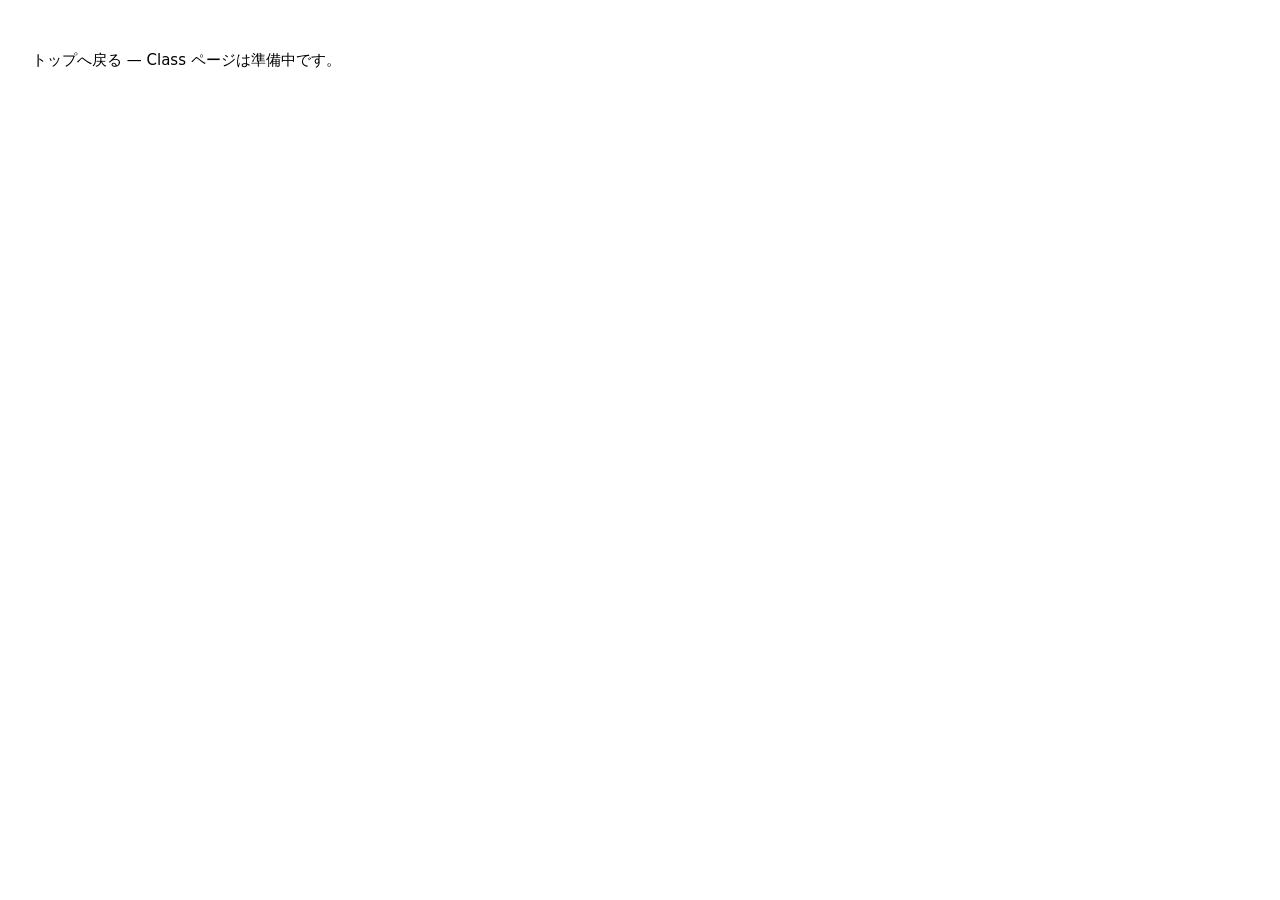
==== class.html @ 538bfb48 "ファーストコミット" ====
<!DOCTYPE html>
<html lang="ja">
<head>
  <meta charset="UTF-8">
  <meta name="viewport" content="width=device-width, initial-scale=1.0">
  <title>Class | TAP Studio</title>
  <link rel="stylesheet" href="css/style.css">
</head>
<body>
  <p style="padding:2rem;font-family:var(--font-jp, sans-serif)"><a href="index.html">トップへ戻る</a> — Class ページは準備中です。</p>
</body>
</html>
---- css/style.css ----
/* TAP Studio — top page */

:root {
  --color-black: #000000;
  --color-white: #ffffff;
  --color-gray-100: #f5f5f5;
  --color-gray-400: #9ca3af;
  --color-gray-600: #4b5563;
  --color-gray-800: #2d2d2d;
  --color-gray-900: #1a1a1a;
  --color-link: #2563eb;
  --font-en: "Oswald", system-ui, sans-serif;
  --font-jp: "Noto Sans JP", system-ui, sans-serif;
  --container-max: 720px;
  --side-pad: clamp(1.25rem, 5vw, 2.5rem);
}

*,
*::before,
*::after {
  box-sizing: border-box;
}

html {
  scroll-behavior: smooth;
}

body {
  margin: 0;
  font-family: var(--font-jp);
  font-size: 0.9375rem;
  line-height: 1.75;
  color: var(--color-black);
  background: var(--color-white);
}

img {
  max-width: 100%;
  height: auto;
  display: block;
}

a {
  color: inherit;
  text-decoration: none;
}

a:hover {
  opacity: 0.85;
}

.visually-hidden {
  position: absolute;
  width: 1px;
  height: 1px;
  padding: 0;
  margin: -1px;
  overflow: hidden;
  clip: rect(0, 0, 0, 0);
  white-space: nowrap;
  border: 0;
}

.container {
  width: 100%;
  max-width: var(--container-max);
  margin-inline: auto;
  padding-inline: var(--side-pad);
}

.container--lined {
  position: relative;
  border-left: 1px solid rgba(0, 0, 0, 0.06);
  border-right: 1px solid rgba(0, 0, 0, 0.06);
  padding-inline: clamp(1rem, 4vw, 1.75rem);
}

/* ----- Hero ----- */
.hero {
  position: relative;
  min-height: 100vh;
  min-height: 100dvh;
  display: flex;
  flex-direction: column;
  color: var(--color-white);
  overflow: hidden;
}

.hero__bg {
  position: absolute;
  inset: 0;
  z-index: 0;
  background-color: #0e0f12;
  background-image:
    radial-gradient(ellipse 130% 75% at 50% -25%, rgba(255, 255, 255, 0.16), transparent 52%),
    radial-gradient(ellipse 58% 55% at 20% 5%, rgba(255, 228, 190, 0.12), transparent 50%),
    radial-gradient(ellipse 58% 55% at 80% 5%, rgba(255, 228, 190, 0.12), transparent 50%),
    linear-gradient(180deg, #1c1e24 0%, #101115 42%, #16130f 100%);
}

.hero__overlay {
  position: absolute;
  inset: 0;
  background: linear-gradient(
    to bottom,
    rgba(0, 0, 0, 0.35) 0%,
    rgba(0, 0, 0, 0.15) 40%,
    rgba(0, 0, 0, 0.55) 100%
  );
  z-index: 1;
}

.hero__nav,
.hero__content,
.hero__cta {
  position: relative;
  z-index: 2;
}

.hero__nav {
  display: flex;
  flex-wrap: wrap;
  align-items: center;
  justify-content: space-between;
  gap: 1rem;
  padding-top: 1.25rem;
  padding-bottom: 0.5rem;
}

.logo {
  font-family: var(--font-en);
  font-weight: 700;
  font-size: 1.35rem;
  letter-spacing: 0.02em;
  color: var(--color-white);
}

.nav-links {
  display: flex;
  flex-wrap: wrap;
  gap: 0.65rem 1.1rem;
  list-style: none;
  margin: 0;
  padding: 0;
  font-family: var(--font-en);
  font-size: 0.8125rem;
  font-weight: 500;
  letter-spacing: 0.04em;
  text-transform: capitalize;
}

.nav-links a {
  color: rgba(255, 255, 255, 0.95);
}

.hero__content {
  flex: 1;
  display: flex;
  flex-direction: column;
  align-items: center;
  justify-content: center;
  text-align: center;
  padding-block: 3rem 5rem;
}

.hero__tagline-ja {
  margin: 0 0 0.75rem;
  font-size: clamp(1rem, 3.5vw, 1.25rem);
  font-weight: 500;
  letter-spacing: 0.12em;
  text-shadow: 0 1px 12px rgba(0, 0, 0, 0.5);
}

.hero__tagline-en {
  margin: 0;
  font-family: var(--font-en);
  font-weight: 700;
  font-size: clamp(2rem, 8vw, 3.25rem);
  letter-spacing: 0.08em;
  line-height: 1.1;
  text-shadow: 0 2px 20px rgba(0, 0, 0, 0.45);
}

.hero__cta {
  align-self: flex-end;
  margin: 0 var(--side-pad) 1.75rem;
  padding: 0.85rem 1.35rem;
  max-width: calc(100% - 2 * var(--side-pad));
  font-size: 0.8125rem;
  font-weight: 700;
  text-align: center;
  color: var(--color-white);
  background: rgba(55, 55, 55, 0.92);
  border-radius: 999px 999px 999px 8px;
  box-shadow: 0 8px 24px rgba(0, 0, 0, 0.35);
  border: 1px solid rgba(255, 255, 255, 0.08);
}

.hero__cta:hover {
  opacity: 1;
  background: rgba(70, 70, 70, 0.95);
}

/* ----- Sections ----- */
.section {
  position: relative;
  padding-block: clamp(3rem, 10vw, 5rem);
  background: var(--color-white);
  overflow: hidden;
}

.section__bg-text {
  position: absolute;
  font-family: var(--font-en);
  font-weight: 700;
  text-transform: uppercase;
  color: rgba(0, 0, 0, 0.045);
  line-height: 0.78;
  pointer-events: none;
  user-select: none;
  z-index: 0;
}

.section__bg-text--message {
  top: 0.5rem;
  left: 50%;
  transform: translateX(-50%);
  font-size: clamp(4.5rem, 22vw, 10rem);
  letter-spacing: 0.02em;
}

.section__bg-text--features {
  top: 1.5rem;
  right: var(--side-pad);
  font-size: clamp(3.5rem, 18vw, 7rem);
  letter-spacing: 0.02em;
}

.message .container,
.features .container,
.news-block .container,
.instagram-block .container {
  position: relative;
  z-index: 1;
}

.message__lead-ja {
  margin: 0 0 0.35rem;
  font-size: clamp(1rem, 3vw, 1.125rem);
  font-weight: 500;
  letter-spacing: 0.1em;
}

.message__lead-en {
  margin: 0 0 1.5rem;
  font-family: var(--font-en);
  font-weight: 700;
  font-size: clamp(1.5rem, 5vw, 2rem);
  letter-spacing: 0.06em;
}

.message__body {
  margin: 0;
  font-size: 0.9375rem;
  line-height: 2;
  letter-spacing: 0.04em;
}

/* ----- Features ----- */
.features__title {
  margin: 0 0 2.5rem;
  font-family: var(--font-en);
  font-weight: 700;
  font-size: clamp(1.75rem, 5vw, 2.25rem);
  letter-spacing: 0.04em;
  text-transform: capitalize;
}

.feature {
  position: relative;
  margin-bottom: clamp(3rem, 8vw, 4.5rem);
  padding-top: 0.5rem;
}

.feature:last-child {
  margin-bottom: 0;
}

.feature__watermark {
  position: absolute;
  font-family: var(--font-en);
  font-weight: 700;
  font-size: clamp(5rem, 28vw, 12rem);
  line-height: 0.75;
  color: rgba(0, 0, 0, 0.05);
  z-index: 0;
  top: -0.5rem;
}

.feature--1 .feature__watermark {
  left: -0.25rem;
}

.feature--2 .feature__watermark {
  right: -0.5rem;
  left: auto;
}

.feature--3 .feature__watermark {
  left: -0.25rem;
}

.feature--align-right {
  text-align: right;
}

.feature--align-right .feature__watermark {
  right: -0.5rem;
  left: auto;
}

.feature__title-ja,
.feature__title-en,
.feature__desc {
  position: relative;
  z-index: 1;
}

.feature__title-ja {
  margin: 0 0 0.25rem;
  font-size: 1.0625rem;
  font-weight: 700;
  letter-spacing: 0.08em;
}

.feature__title-en {
  margin: 0 0 0.65rem;
  font-family: var(--font-en);
  font-weight: 700;
  font-size: clamp(1.35rem, 4vw, 1.75rem);
  letter-spacing: 0.04em;
}

.feature__desc {
  margin: 0;
  font-size: 0.875rem;
  line-height: 1.85;
  letter-spacing: 0.03em;
}

/* ----- Section headings (NEWS / Instagram) ----- */
.section-heading-wrap {
  position: relative;
  display: inline-block;
  margin-bottom: 1.5rem;
}

.section-heading__letter {
  position: absolute;
  left: -0.15em;
  top: 50%;
  transform: translateY(-52%);
  font-family: var(--font-en);
  font-weight: 700;
  font-size: clamp(4rem, 20vw, 7rem);
  line-height: 1;
  color: rgba(0, 0, 0, 0.06);
  z-index: 0;
  pointer-events: none;
}

.section-heading-wrap--instagram .section-heading__letter {
  left: -0.05em;
}

.section-heading {
  position: relative;
  z-index: 1;
  margin: 0;
  font-family: var(--font-en);
  font-weight: 700;
  font-size: clamp(1.75rem, 5vw, 2.25rem);
  letter-spacing: 0.06em;
}

/* ----- News ----- */
.news-list {
  list-style: none;
  margin: 0;
  padding: 0;
}

.news-list li {
  display: grid;
  grid-template-columns: auto 1fr;
  gap: 0.75rem 1rem;
  align-items: baseline;
  padding: 1rem 0;
  border-bottom: 1px solid rgba(0, 0, 0, 0.1);
  font-size: 0.875rem;
  line-height: 1.6;
}

.news-list li:first-child {
  border-top: 1px solid rgba(0, 0, 0, 0.1);
}

.news-list time {
  font-weight: 700;
  white-space: nowrap;
}

.news-list a {
  color: var(--color-link);
  text-decoration: underline;
  text-underline-offset: 3px;
}

.news-list a:hover {
  opacity: 0.8;
}

/* ----- Instagram ----- */
.instagram__head {
  display: flex;
  flex-wrap: wrap;
  align-items: flex-end;
  justify-content: space-between;
  gap: 0.75rem 1.5rem;
  margin-bottom: 1.25rem;
}

.instagram__follow {
  font-family: var(--font-en);
  font-size: 0.875rem;
  font-weight: 500;
  color: var(--color-link);
  letter-spacing: 0.03em;
}

.instagram__scroll {
  display: flex;
  gap: 0.75rem;
  overflow-x: auto;
  padding-bottom: 0.5rem;
  scroll-snap-type: x mandatory;
  -webkit-overflow-scrolling: touch;
}

.instagram__card {
  flex: 0 0 min(72vw, 220px);
  aspect-ratio: 1;
  border-radius: 12px;
  overflow: hidden;
  scroll-snap-align: start;
  background: var(--color-gray-100);
}

.instagram__card img {
  width: 100%;
  height: 100%;
  object-fit: cover;
}

.instagram__card--placeholder {
  display: flex;
  align-items: center;
  justify-content: center;
  font-size: 0.875rem;
  color: var(--color-gray-600);
  letter-spacing: 0.08em;
}

/* ----- Footer ----- */
.site-footer {
  background: var(--color-gray-800);
  color: var(--color-white);
  padding: clamp(2.5rem, 8vw, 3.5rem) 0 clamp(2rem, 6vw, 2.75rem);
  margin-top: 0;
}

.site-footer__inner {
  display: flex;
  flex-direction: column;
  gap: 2.5rem;
}

@media (min-width: 640px) {
  .site-footer__inner {
    flex-direction: row;
    justify-content: space-between;
    align-items: flex-start;
    gap: 2rem;
  }
}

.site-footer__logo {
  margin: 0 0 0.35rem;
  font-family: var(--font-en);
  font-weight: 700;
  font-size: clamp(1.75rem, 4vw, 2.25rem);
  letter-spacing: 0.03em;
}

.site-footer__tagline {
  margin: 0 0 1rem;
  font-size: 0.8125rem;
  letter-spacing: 0.06em;
  opacity: 0.95;
}

.site-footer__rule {
  border: none;
  border-top: 1px dotted rgba(255, 255, 255, 0.35);
  margin: 0 0 1rem;
}

.site-footer__address,
.site-footer__tel {
  margin: 0;
  font-size: 0.8125rem;
  line-height: 1.7;
  letter-spacing: 0.04em;
}

.site-footer__tel a {
  color: inherit;
}

.site-footer__nav-col {
  display: flex;
  flex-direction: column;
  align-items: flex-start;
  gap: 1.25rem;
}

@media (min-width: 640px) {
  .site-footer__nav-col {
    align-items: flex-end;
    text-align: right;
  }
}

.site-footer__links {
  list-style: none;
  margin: 0;
  padding: 0;
  display: flex;
  flex-wrap: wrap;
  gap: 0.5rem 1.25rem;
  font-family: var(--font-en);
  font-weight: 700;
  font-size: 0.9375rem;
  letter-spacing: 0.04em;
}

@media (min-width: 640px) {
  .site-footer__links {
    justify-content: flex-end;
  }
}

.site-footer__links a {
  color: var(--color-white);
}

.site-footer__cta {
  display: inline-block;
  padding: 0.9rem 1.5rem;
  font-size: 0.8125rem;
  font-weight: 700;
  color: var(--color-link);
  background: rgba(255, 255, 255, 0.95);
  border-radius: 999px;
  box-shadow: 0 4px 16px rgba(0, 0, 0, 0.2);
}

.site-footer__cta:hover {
  opacity: 1;
  background: var(--color-white);
}

.site-footer__social {
  display: flex;
  gap: 1rem;
  list-style: none;
  margin: 0.5rem 0 0;
  padding: 0;
}

@media (min-width: 640px) {
  .site-footer__social {
    align-self: flex-end;
  }
}

.site-footer__social a {
  display: flex;
  align-items: center;
  justify-content: center;
  width: 2rem;
  height: 2rem;
  color: var(--color-white);
  opacity: 0.9;
}

.site-footer__social a:hover {
  opacity: 1;
}

.icon-instagram,
.icon-x,
.icon-tiktok {
  display: block;
  width: 1.25rem;
  height: 1.25rem;
  background-color: currentColor;
  mask-size: contain;
  mask-repeat: no-repeat;
  mask-position: center;
}

.icon-instagram {
  mask-image: url("data:image/svg+xml,%3Csvg xmlns='http://www.w3.org/2000/svg' viewBox='0 0 24 24' fill='%23000'%3E%3Cpath d='M7 2h10a5 5 0 0 1 5 5v10a5 5 0 0 1-5 5H7a5 5 0 0 1-5-5V7a5 5 0 0 1 5-5zm0 2a3 3 0 0 0-3 3v10a3 3 0 0 0 3 3h10a3 3 0 0 0 3-3V7a3 3 0 0 0-3-3H7zm5 3.5A5.5 5.5 0 1 1 6.5 13 5.5 5.5 0 0 1 12 7.5zm0 2A3.5 3.5 0 1 0 15.5 13 3.5 3.5 0 0 0 12 9.5zm5.25-3.75a1.25 1.25 0 1 1-1.25 1.25 1.25 1.25 0 0 1 1.25-1.25z'/%3E%3C/svg%3E");
}

.icon-x {
  mask-image: url("data:image/svg+xml,%3Csvg xmlns='http://www.w3.org/2000/svg' viewBox='0 0 24 24' fill='%23000'%3E%3Cpath d='M4 4l7.5 10.5L4 20h2.5l6-7.5L18 20h2l-8-11 7.5-5h-2.5l-5 3.5L6 4H4z'/%3E%3C/svg%3E");
}

.icon-tiktok {
  mask-image: url("data:image/svg+xml,%3Csvg xmlns='http://www.w3.org/2000/svg' viewBox='0 0 24 24' fill='%23000'%3E%3Cpath d='M16.5 4.5v11.25a4.5 4.5 0 1 1-4.5-4.5v2.25a2.25 2.25 0 1 0 2.25 2.25V2h2.25z'/%3E%3C/svg%3E");
}
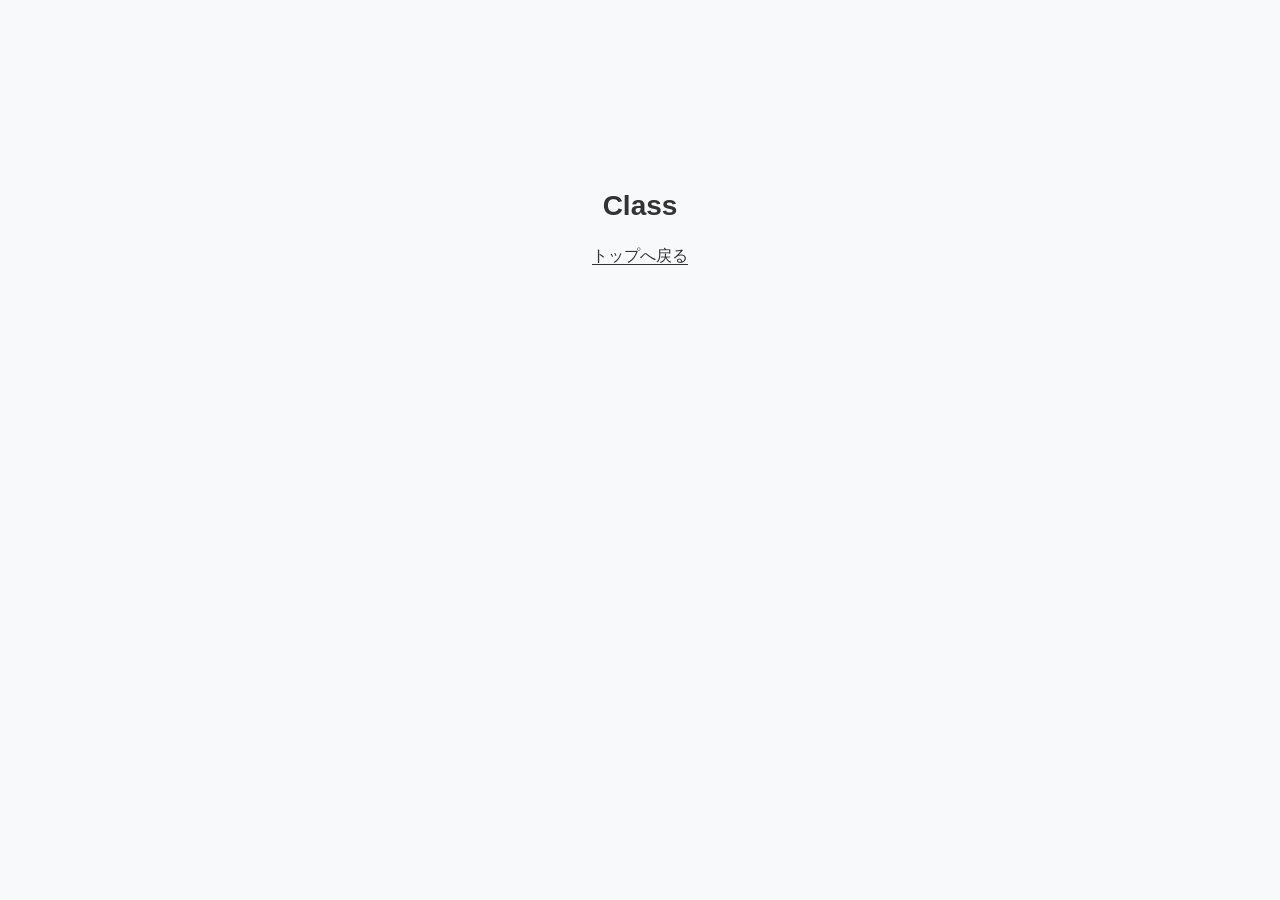
==== commit fc4f8001: "細部の修正" ====
--- a/class.html
+++ b/class.html
@@ -1,12 +1,17 @@
 <!DOCTYPE html>
 <html lang="ja">
-<head>
-  <meta charset="UTF-8">
-  <meta name="viewport" content="width=device-width, initial-scale=1.0">
-  <title>Class | TAP Studio</title>
-  <link rel="stylesheet" href="css/style.css">
-</head>
-<body>
-  <p style="padding:2rem;font-family:var(--font-jp, sans-serif)"><a href="index.html">トップへ戻る</a> — Class ページは準備中です。</p>
-</body>
+    <head>
+        <meta charset="UTF-8">
+        <meta name="viewport" content="width=device-width, initial-scale=1.0">
+        <title>Class | TAP Studio</title>
+        <link rel="stylesheet" href="css/style.css">
+        <style>
+            .placeholder-page { min-height: 50vh; display: flex; flex-direction: column; align-items: center; justify-content: center; padding: 4rem 1.5rem; text-align: center; }
+            .placeholder-page h1 { font-family: var(--font-en); font-size: 1.75rem; margin-bottom: 0.75rem; }
+            .placeholder-page a { text-decoration: underline; text-underline-offset: 3px; }
+        </style>
+    </head>
+    <body>
+        <main class="placeholder-page"><h1>Class</h1><p><a href="index.html">トップへ戻る</a></p></main>
+    </body>
 </html>
--- a/css/style.css
+++ b/css/style.css
@@ -1,633 +1,1040 @@
-/* TAP Studio — top page */
+/* TAP Studio — Oswald（英字）/ Noto Sans JP（日本語） */
 
 :root {
-  --color-black: #000000;
-  --color-white: #ffffff;
-  --color-gray-100: #f5f5f5;
-  --color-gray-400: #9ca3af;
-  --color-gray-600: #4b5563;
-  --color-gray-800: #2d2d2d;
-  --color-gray-900: #1a1a1a;
-  --color-link: #2563eb;
-  --font-en: "Oswald", system-ui, sans-serif;
-  --font-jp: "Noto Sans JP", system-ui, sans-serif;
-  --container-max: 720px;
-  --side-pad: clamp(1.25rem, 5vw, 2.5rem);
-}
-
-*,
-*::before,
-*::after {
-  box-sizing: border-box;
+    --bg-page: #f8f9fa;
+    --text-body: #333333;
+    --text-heading: #000000;
+    --white: #ffffff;
+    --footer-bg: #edf0f2;
+    --footer-text: #333333;
+    --line-guide: #e0e0e0;
+    /* 薄グレー装飾: #8b9694 を透明度 ～10% */
+    --ghost-muted: rgba(139, 150, 148, 0.1);
+    --ghost-soft: rgba(139, 150, 148, 0.06);
+    --instagram-follow: #2a6a9a;
+    --footer-cta-border: rgba(171, 213, 189, 0.45);
+    --footer-cta-hover-border: #666666;
+    --font-en: "Oswald", sans-serif;
+    --font-jp: "Noto Sans JP", sans-serif;
+    --ease-slow: 0.5s ease;
+    --ease-fluid: cubic-bezier(0.4, 0, 0.2, 1);
+    /* PCレイアウト：左縦ガイド（モバイルは未使用でも定義のみ） */
+    --guide-x-pct: 20%;
+    --guide-gap: clamp(14px, 2.2vw, 28px);
+    --message-content-gap: clamp(2rem, 5vw, 4rem);
+    --message-base-left: var(--guide-x-pct);
+}
+
+* {
+    box-sizing: border-box;
+    margin: 0;
+    padding: 0;
 }
 
 html {
-  scroll-behavior: smooth;
+    scroll-behavior: smooth;
 }
 
 body {
-  margin: 0;
-  font-family: var(--font-jp);
-  font-size: 0.9375rem;
-  line-height: 1.75;
-  color: var(--color-black);
-  background: var(--color-white);
-}
-
-img {
-  max-width: 100%;
-  height: auto;
-  display: block;
+    background-color: var(--bg-page);
+    color: var(--text-body);
+    font-family: var(--font-jp);
+    font-size: 16px;
+    line-height: 1.75;
+    position: relative;
 }
 
 a {
-  color: inherit;
-  text-decoration: none;
-}
-
-a:hover {
-  opacity: 0.85;
+    color: inherit;
+    text-decoration: none;
+}
+
+ul {
+    list-style: none;
+}
+
+/* ----- ヒーロー直下エリアのみ：左縦ガイド（background-image に重ならない） ----- */
+
+.below-hero {
+    position: relative;
+}
+
+.below-hero-guide {
+    position: absolute;
+    top: 0;
+    bottom: 0;
+    width: 1px;
+    background-color: var(--line-guide);
+    z-index: 4;
+    pointer-events: none;
+    transform-origin: center top;
+    left: clamp(2rem, 15vw, 20rem);
+}
+
+@media (min-width: 769px) {
+    .below-hero-guide {
+        left: var(--guide-x-pct);
+        transform: translateX(-50%) scaleX(0.67);
+        transform-origin: center top;
+    }
+}
+
+@media (max-width: 768px) {
+    .below-hero-guide {
+        left: clamp(0.75rem, 4vw, 2.75rem);
+        transform: scaleX(0.67);
+        transform-origin: left top;
+    }
+}
+
+@media (max-width: 480px) {
+    .below-hero-guide {
+        left: 0.5rem;
+        transform: scaleX(0.67);
+        transform-origin: left top;
+    }
 }
 
 .visually-hidden {
-  position: absolute;
-  width: 1px;
-  height: 1px;
-  padding: 0;
-  margin: -1px;
-  overflow: hidden;
-  clip: rect(0, 0, 0, 0);
-  white-space: nowrap;
-  border: 0;
-}
-
-.container {
-  width: 100%;
-  max-width: var(--container-max);
-  margin-inline: auto;
-  padding-inline: var(--side-pad);
-}
-
-.container--lined {
-  position: relative;
-  border-left: 1px solid rgba(0, 0, 0, 0.06);
-  border-right: 1px solid rgba(0, 0, 0, 0.06);
-  padding-inline: clamp(1rem, 4vw, 1.75rem);
+    position: absolute;
+    width: 1px;
+    height: 1px;
+    padding: 0;
+    margin: -1px;
+    overflow: hidden;
+    clip: rect(0, 0, 0, 0);
+    white-space: nowrap;
+    border: 0;
+}
+
+/* ----- Header（ヒーロー上／白テキスト） ----- */
+
+.site-header {
+    position: absolute;
+    top: 0;
+    left: 0;
+    right: 0;
+    z-index: 30;
+    padding: clamp(1.35rem, 3vw, 1.6rem) clamp(24px, 6vw, 50px);
+}
+
+.header-inner {
+    max-width: none;
+    width: 100%;
+    margin: 0;
+    display: flex;
+    align-items: center;
+    justify-content: space-between;
+    gap: clamp(0.85rem, 4vw, 2.5rem);
+}
+
+.header-logo {
+    font-family: var(--font-en);
+    font-weight: 700;
+    font-size: 1.5rem;
+    letter-spacing: 0.02em;
+    color: var(--white);
+}
+
+.header-nav ul {
+    display: flex;
+    flex-wrap: wrap;
+    justify-content: flex-end;
+    gap: clamp(0.6rem, 2vw, 1.6rem);
+}
+
+.header-nav a {
+    font-family: var(--font-en);
+    font-weight: 600;
+    font-size: 0.95rem;
+    letter-spacing: 0.06em;
+    text-transform: uppercase;
+    color: var(--white);
+    transition: opacity var(--ease-slow);
+}
+
+.header-nav a:hover {
+    opacity: 0.88;
+}
+
+@media (max-width: 720px) {
+    .header-nav ul {
+        gap: 0.45rem 0.85rem;
+    }
+
+    .header-nav a {
+        font-size: 0.72rem;
+    }
+
+    .header-logo {
+        font-size: 1.28rem;
+    }
 }
 
 /* ----- Hero ----- */
+
 .hero {
-  position: relative;
-  min-height: 100vh;
-  min-height: 100dvh;
-  display: flex;
-  flex-direction: column;
-  color: var(--color-white);
-  overflow: hidden;
-}
-
-.hero__bg {
-  position: absolute;
-  inset: 0;
-  z-index: 0;
-  background-color: #0e0f12;
-  background-image:
-    radial-gradient(ellipse 130% 75% at 50% -25%, rgba(255, 255, 255, 0.16), transparent 52%),
-    radial-gradient(ellipse 58% 55% at 20% 5%, rgba(255, 228, 190, 0.12), transparent 50%),
-    radial-gradient(ellipse 58% 55% at 80% 5%, rgba(255, 228, 190, 0.12), transparent 50%),
-    linear-gradient(180deg, #1c1e24 0%, #101115 42%, #16130f 100%);
-}
-
-.hero__overlay {
-  position: absolute;
-  inset: 0;
-  background: linear-gradient(
-    to bottom,
-    rgba(0, 0, 0, 0.35) 0%,
-    rgba(0, 0, 0, 0.15) 40%,
-    rgba(0, 0, 0, 0.55) 100%
-  );
-  z-index: 1;
-}
-
-.hero__nav,
-.hero__content,
-.hero__cta {
-  position: relative;
-  z-index: 2;
-}
-
-.hero__nav {
-  display: flex;
-  flex-wrap: wrap;
-  align-items: center;
-  justify-content: space-between;
-  gap: 1rem;
-  padding-top: 1.25rem;
-  padding-bottom: 0.5rem;
-}
-
-.logo {
-  font-family: var(--font-en);
-  font-weight: 700;
-  font-size: 1.35rem;
-  letter-spacing: 0.02em;
-  color: var(--color-white);
-}
-
-.nav-links {
-  display: flex;
-  flex-wrap: wrap;
-  gap: 0.65rem 1.1rem;
-  list-style: none;
-  margin: 0;
-  padding: 0;
-  font-family: var(--font-en);
-  font-size: 0.8125rem;
-  font-weight: 500;
-  letter-spacing: 0.04em;
-  text-transform: capitalize;
-}
-
-.nav-links a {
-  color: rgba(255, 255, 255, 0.95);
-}
-
-.hero__content {
-  flex: 1;
-  display: flex;
-  flex-direction: column;
-  align-items: center;
-  justify-content: center;
-  text-align: center;
-  padding-block: 3rem 5rem;
-}
-
-.hero__tagline-ja {
-  margin: 0 0 0.75rem;
-  font-size: clamp(1rem, 3.5vw, 1.25rem);
-  font-weight: 500;
-  letter-spacing: 0.12em;
-  text-shadow: 0 1px 12px rgba(0, 0, 0, 0.5);
-}
-
-.hero__tagline-en {
-  margin: 0;
-  font-family: var(--font-en);
-  font-weight: 700;
-  font-size: clamp(2rem, 8vw, 3.25rem);
-  letter-spacing: 0.08em;
-  line-height: 1.1;
-  text-shadow: 0 2px 20px rgba(0, 0, 0, 0.45);
-}
-
-.hero__cta {
-  align-self: flex-end;
-  margin: 0 var(--side-pad) 1.75rem;
-  padding: 0.85rem 1.35rem;
-  max-width: calc(100% - 2 * var(--side-pad));
-  font-size: 0.8125rem;
-  font-weight: 700;
-  text-align: center;
-  color: var(--color-white);
-  background: rgba(55, 55, 55, 0.92);
-  border-radius: 999px 999px 999px 8px;
-  box-shadow: 0 8px 24px rgba(0, 0, 0, 0.35);
-  border: 1px solid rgba(255, 255, 255, 0.08);
-}
-
-.hero__cta:hover {
-  opacity: 1;
-  background: rgba(70, 70, 70, 0.95);
-}
-
-/* ----- Sections ----- */
+    position: relative;
+    width: 100%;
+    padding: 0;
+    overflow: hidden;
+}
+
+.hero-media {
+    display: block;
+    width: 100%;
+    height: auto;
+    max-width: none;
+}
+
+.hero-overlay {
+    position: absolute;
+    inset: 0;
+    z-index: 1;
+    background:
+        radial-gradient(ellipse min(118%, 80rem) min(78%, 44rem) at 50% 44%, rgba(0, 0, 0, 0.22) 0%, transparent 68%),
+        linear-gradient(180deg, rgba(0, 0, 0, 0.4) 0%, rgba(0, 0, 0, 0.54) 50%, rgba(0, 0, 0, 0.66) 100%);
+}
+
+.hero-copy {
+    position: absolute;
+    inset: 0;
+    z-index: 2;
+    display: grid;
+    place-content: center;
+    text-align: center;
+    max-width: 52rem;
+    margin: 0 auto;
+    padding: clamp(5.25rem, 10vw, 7.05rem) clamp(24px, 6vw, 50px) clamp(5.5rem, 11vw, 7rem);
+}
+
+.hero-tagline-ja {
+    font-family: var(--font-jp);
+    font-weight: 700;
+    font-size: clamp(1.84rem, 4.92vw, 2.76rem);
+    color: var(--white);
+    margin-bottom: 0.28rem;
+    letter-spacing: 0.09em;
+    line-height: 1.34;
+    text-shadow:
+        0 0 0.12em rgba(0, 0, 0, 0.45),
+        0 0.08em 0.28em rgba(0, 0, 0, 0.38);
+    white-space: nowrap;      /* 文字を折り返さず1行に固定する */
+  width: max-content;      /* 要素の幅を中身の文字数に合わせる */
+  margin: 0 auto;
+}
+
+.hero-tagline-en {
+    font-family: var(--font-en);
+    font-weight: 700;
+    font-style: italic;
+    font-size: clamp(1.84rem, 4.92vw, 2.76rem);
+    letter-spacing: 0.32em;
+    color: rgba(255, 255, 255, 0.95);
+    line-height: 1.29;
+    text-transform: uppercase;
+    text-shadow:
+        0 0 0.12em rgba(0, 0, 0, 0.45),
+        0 0.08em 0.28em rgba(0, 0, 0, 0.38);
+}
+
+.hero-cta {
+    position: absolute;
+    z-index: 2;
+    right: clamp(24px, 6vw, 50px);
+    bottom: clamp(1.65rem, 5vw, 3.1rem);
+    display: inline-flex;
+    align-items: center;
+    justify-content: center;
+    white-space: nowrap;
+    padding: clamp(1rem, 2.8vw, 1.45rem) clamp(2.5rem, 7.5vw, 4.55rem);
+    font-family: var(--font-jp);
+    font-size: clamp(0.8rem, 2.05vw, 1rem);
+    font-weight: 600;
+    line-height: 1.28;
+    text-align: center;
+    color: #ffffff;
+    border-radius: 999px;
+    background-color: transparent;
+    border: 1.5px solid rgba(255, 255, 255, 0.2);
+    letter-spacing: 0.055em;
+    box-shadow: none;
+    text-shadow:
+        0 0 0.55rem rgba(255, 255, 255, 0.42),
+        0 1px 2px rgba(0, 0, 0, 0.32);
+    transition:
+        padding 0.55s var(--ease-fluid),
+        background-color 0.55s var(--ease-fluid),
+        color 0.55s var(--ease-fluid),
+        border-color 0.55s var(--ease-fluid),
+        box-shadow 0.55s var(--ease-fluid),
+        letter-spacing 0.55s var(--ease-fluid),
+        text-shadow 0.55s var(--ease-fluid);
+}
+
+.hero-cta:hover {
+    padding: clamp(1.05rem, 2.95vw, 1.52rem) clamp(2.85rem, 8.5vw, 5rem);
+    background-color: rgba(255, 255, 255, 0.97);
+    color: var(--text-heading);
+    border-color: rgba(0, 0, 0, 0.22);
+    box-shadow:
+        0 6px 28px rgba(0, 0, 0, 0.32),
+        0 14px 40px rgba(0, 0, 0, 0.14);
+    letter-spacing: 0.09em;
+    text-shadow: none;
+}
+
+@media (max-width: 520px) {
+    .hero-copy {
+        padding-top: 5.25rem;
+    }
+
+    .hero-tagline-en {
+        letter-spacing: 0.2em;
+    }
+
+    .hero-cta {
+        left: 50%;
+        right: auto;
+        transform: translateX(-50%);
+        max-width: calc(100% - 1.25rem);
+        padding: clamp(0.92rem, 3.1vw, 1.12rem) clamp(1.55rem, 5.8vw, 2.75rem);
+        font-size: clamp(0.62rem, 3.05vw, 0.78rem);
+        white-space: nowrap;
+    }
+
+    .hero-cta:hover {
+        transform: translateX(-50%);
+        padding: clamp(0.96rem, 3.25vw, 1.16rem) clamp(1.85rem, 6.5vw, 3.15rem);
+        letter-spacing: 0.06em;
+    }
+}
+
+/* ----- Main / Sections ----- */
+
+.site-main {
+    position: relative;
+    z-index: 0;
+}
+
 .section {
-  position: relative;
-  padding-block: clamp(3rem, 10vw, 5rem);
-  background: var(--color-white);
-  overflow: hidden;
-}
-
-.section__bg-text {
-  position: absolute;
-  font-family: var(--font-en);
-  font-weight: 700;
-  text-transform: uppercase;
-  color: rgba(0, 0, 0, 0.045);
-  line-height: 0.78;
-  pointer-events: none;
-  user-select: none;
-  z-index: 0;
-}
-
-.section__bg-text--message {
-  top: 0.5rem;
-  left: 50%;
-  transform: translateX(-50%);
-  font-size: clamp(4.5rem, 22vw, 10rem);
-  letter-spacing: 0.02em;
-}
-
-.section__bg-text--features {
-  top: 1.5rem;
-  right: var(--side-pad);
-  font-size: clamp(3.5rem, 18vw, 7rem);
-  letter-spacing: 0.02em;
-}
-
-.message .container,
-.features .container,
-.news-block .container,
-.instagram-block .container {
-  position: relative;
-  z-index: 1;
-}
-
-.message__lead-ja {
-  margin: 0 0 0.35rem;
-  font-size: clamp(1rem, 3vw, 1.125rem);
-  font-weight: 500;
-  letter-spacing: 0.1em;
-}
-
-.message__lead-en {
-  margin: 0 0 1.5rem;
-  font-family: var(--font-en);
-  font-weight: 700;
-  font-size: clamp(1.5rem, 5vw, 2rem);
-  letter-spacing: 0.06em;
-}
-
-.message__body {
-  margin: 0;
-  font-size: 0.9375rem;
-  line-height: 2;
-  letter-spacing: 0.04em;
+    position: relative;
+    padding: clamp(3.5rem, 8vw, 6rem) clamp(1.75rem, 6vw, 4rem);
+    overflow: hidden;
+}
+
+.section-inner {
+    position: relative;
+    z-index: 1;
+    max-width: 760px;
+    margin: 0 auto;
+}
+
+.section-inner--wide {
+    max-width: 1140px;
+}
+
+@media (min-width: 769px) {
+    .section-inner--from-guide {
+        max-width: 40rem;
+        margin-left: calc(var(--guide-x-pct) + var(--guide-gap));
+        margin-right: auto;
+    }
+
+    /* Instagram はカルーセル幅を広く取りつつ、ブロック開始位置だけガイドに合わせる */
+    .section-inner--from-guide-narrow.section-inner--wide {
+        margin-left: calc(var(--guide-x-pct) + var(--guide-gap));
+        margin-right: clamp(1rem, 4vw, 2.5rem);
+        max-width: none;
+        width: auto;
+    }
+
+    .section-inner--features {
+        max-width: 1100px;
+        margin-left: auto;
+        margin-right: auto;
+        width: 100%;
+    }
+
+    .section-title--features {
+        margin-left: calc(var(--guide-x-pct) - 0.14em);
+    }
+}
+
+/* MESSAGE：ヒーロー直下との余白多め／見出しは「MESSAGE」の下側から開始 */
+
+.section-message.section {
+    padding-top: clamp(6.75rem, 15vw, 11.25rem);
+    padding-left: clamp(4rem, 20vw, 25rem);
+    padding-right: 5%;
+    position: relative;
+}
+
+/* MESSAGE 背後ワード */
+
+.section-bg-word {
+    position: absolute;
+    left: clamp(2rem, 15vw, 20rem);
+    transform: none;
+    top: clamp(2.65rem, 7vw, 4.85rem);
+    font-family: var(--font-en);
+    font-weight: 700;
+    font-size: clamp(4rem, 18vw, 12rem);
+    line-height: 1;
+    letter-spacing: 0.03em;
+    color: rgba(139, 150, 148, 0.08);
+    pointer-events: none;
+    z-index: 0;
+    white-space: nowrap;
+}
+
+/* NEWS / Instagram 背面1文字 */
+
+.section-bg-letter {
+    position: absolute;
+    left: var(--guide-x-pct, 28vw);
+    transform: translateX(-0.5rem);
+    font-family: var(--font-en);
+    font-weight: 700;
+    font-size: clamp(8rem, 20vw, 16rem);
+    line-height: 1;
+    color: var(--ghost-muted);
+    pointer-events: none;
+    z-index: 0;
+    opacity: 1;
+    white-space: nowrap;
+}
+
+.section-bg-letter--news {
+    top: 0.75rem;
+    transform: translateY(-18%);
+}
+
+.section-bg-letter--insta {
+    top: 0.35rem;
+    transform: translateY(-12%);
+}
+
+.section-bg-letter--features {
+    top: 0.45rem;
+    transform: translateY(-30%) translateX(-14%);
+}
+
+@media (min-width: 769px) {
+    .section-message .section-bg-word {
+        left: clamp(1rem, 3vw, 2.35rem);
+    }
+
+    .section-message .section-heading-stack {
+        margin-top: clamp(11rem, 18vw, 15rem);
+    }
+
+    /* 透かし「N」「I」「F」をガイド左ゾーンに寄せ、見出しと少し重なる */
+    .section-bg-letter--news,
+    .section-bg-letter--insta {
+        left: clamp(0.75rem, 2.6vw, 2rem);
+    }
+
+    .section-bg-letter--features {
+        left: clamp(0px, calc(var(--guide-x-pct) - 10.75rem), calc(var(--guide-x-pct) - 2.85rem));
+    }
+}
+
+.section-title {
+    position: relative;
+    z-index: 1;
+    font-family: var(--font-en);
+    font-weight: 700;
+    font-size: clamp(2rem, 4vw, 2.85rem);
+    color: var(--text-heading);
+    letter-spacing: 0.06em;
+    text-transform: uppercase;
+    margin-bottom: 2rem;
+}
+
+.section-heading-stack {
+    text-align: left;
+    margin-bottom: clamp(1.75rem, 4vw, 2.25rem);
+}
+
+.section-heading-stack .heading-ja {
+    display: block;
+    font-family: var(--font-jp);
+    font-weight: 700;
+    font-size: clamp(1.22rem, 2.55vw, 1.54rem);
+    color: var(--text-heading);
+    margin-bottom: 0.42rem;
+    letter-spacing: 0.045em;
+    line-height: 1.5;
+}
+
+.section-heading-stack .heading-en {
+    display: block;
+    font-family: var(--font-en);
+    font-weight: 700;
+    font-style: italic;
+    font-size: clamp(1.22rem, 2.55vw, 1.54rem);
+    color: var(--text-heading);
+    letter-spacing: 0.18em;
+    text-transform: uppercase;
+    opacity: 0.92;
+}
+
+.message-body {
+    position: relative;
+    z-index: 1;
+}
+
+.message-body p {
+    font-size: 0.98rem;
+    line-height: 2.05;
+    color: var(--text-body);
+    text-align: left;
+}
+
+@media (max-width: 768px) {
+    .section-inner--from-guide,
+    .section-inner--from-guide-narrow.section-inner--wide {
+        margin-left: auto;
+        margin-right: auto;
+    }
+
+    .section-heading-stack {
+        text-align: center;
+    }
+
+    .section-message.section {
+        padding-top: clamp(4.75rem, 12vw, 7rem);
+    }
+
+    .section-message .section-bg-word {
+        left: 0;
+        right: auto;
+        top: clamp(2.25rem, 6vw, 3rem);
+    }
+
+    .section-message .section-heading-stack {
+        margin-top: clamp(8rem, 30vw, 11rem);
+    }
+
+    /* スマホは従来寄りに透かし位置 */
+    .section-bg-letter--news,
+    .section-bg-letter--insta,
+    .section-bg-letter--features {
+        left: 0;
+        transform: translateY(-14%);
+    }
+}
+
+@media (max-width: 560px) {
+    .section-bg-word {
+        font-size: clamp(3rem, 14vw, 6rem);
+    }
 }
 
 /* ----- Features ----- */
-.features__title {
-  margin: 0 0 2.5rem;
-  font-family: var(--font-en);
-  font-weight: 700;
-  font-size: clamp(1.75rem, 5vw, 2.25rem);
-  letter-spacing: 0.04em;
-  text-transform: capitalize;
+
+.section-title.section-title--features {
+    position: relative;
+    z-index: 2;
+    margin-bottom: clamp(2.25rem, 5vw, 3.25rem);
+}
+
+.features-list {
+    display: flex;
+    flex-direction: column;
+    gap: clamp(3rem, 7vw, 5rem);
 }
 
 .feature {
-  position: relative;
-  margin-bottom: clamp(3rem, 8vw, 4.5rem);
-  padding-top: 0.5rem;
-}
-
-.feature:last-child {
-  margin-bottom: 0;
-}
-
-.feature__watermark {
-  position: absolute;
-  font-family: var(--font-en);
-  font-weight: 700;
-  font-size: clamp(5rem, 28vw, 12rem);
-  line-height: 0.75;
-  color: rgba(0, 0, 0, 0.05);
-  z-index: 0;
-  top: -0.5rem;
-}
-
-.feature--1 .feature__watermark {
-  left: -0.25rem;
-}
-
-.feature--2 .feature__watermark {
-  right: -0.5rem;
-  left: auto;
-}
-
-.feature--3 .feature__watermark {
-  left: -0.25rem;
-}
-
-.feature--align-right {
-  text-align: right;
-}
-
-.feature--align-right .feature__watermark {
-  right: -0.5rem;
-  left: auto;
-}
-
-.feature__title-ja,
-.feature__title-en,
-.feature__desc {
-  position: relative;
-  z-index: 1;
-}
-
-.feature__title-ja {
-  margin: 0 0 0.25rem;
-  font-size: 1.0625rem;
-  font-weight: 700;
-  letter-spacing: 0.08em;
-}
-
-.feature__title-en {
-  margin: 0 0 0.65rem;
-  font-family: var(--font-en);
-  font-weight: 700;
-  font-size: clamp(1.35rem, 4vw, 1.75rem);
-  letter-spacing: 0.04em;
-}
-
-.feature__desc {
-  margin: 0;
-  font-size: 0.875rem;
-  line-height: 1.85;
-  letter-spacing: 0.03em;
-}
-
-/* ----- Section headings (NEWS / Instagram) ----- */
-.section-heading-wrap {
-  position: relative;
-  display: inline-block;
-  margin-bottom: 1.5rem;
-}
-
-.section-heading__letter {
-  position: absolute;
-  left: -0.15em;
-  top: 50%;
-  transform: translateY(-52%);
-  font-family: var(--font-en);
-  font-weight: 700;
-  font-size: clamp(4rem, 20vw, 7rem);
-  line-height: 1;
-  color: rgba(0, 0, 0, 0.06);
-  z-index: 0;
-  pointer-events: none;
-}
-
-.section-heading-wrap--instagram .section-heading__letter {
-  left: -0.05em;
-}
-
-.section-heading {
-  position: relative;
-  z-index: 1;
-  margin: 0;
-  font-family: var(--font-en);
-  font-weight: 700;
-  font-size: clamp(1.75rem, 5vw, 2.25rem);
-  letter-spacing: 0.06em;
-}
-
-/* ----- News ----- */
+    position: relative;
+    gap: 0.5rem;
+    min-height: clamp(7.75rem, 18vw, 11rem);
+}
+
+.feature-num {
+    position: absolute;
+    font-family: var(--font-en);
+    font-weight: 700;
+    font-style: italic;
+    font-size: clamp(5rem, 17vw, 10rem);
+    line-height: 1;
+    color: var(--ghost-muted);
+    z-index: 0;
+}
+
+.feature-body {
+    position: relative;
+    z-index: 1;
+}
+
+@media (min-width: 769px) {
+    /* 数字はガイド左、本文はガイド右 */
+    .feature--lr .feature-num {
+        top: -0.85rem;
+        left: clamp(0.25rem, 2vw, 1.75rem);
+        width: calc(var(--guide-x-pct) - clamp(22px, 2.6vw, 44px));
+        text-align: right;
+        padding-right: clamp(10px, 1.8vw, 22px);
+        box-sizing: border-box;
+    }
+
+    .feature--lr .feature-body {
+        margin-left: calc(var(--guide-x-pct) + var(--guide-gap));
+        max-width: 32rem;
+        text-align: left;
+    }
+
+    /* 「2」はより右側／「1」「3」の対極：本文ブロックと数字ゾーンを広く離す */
+    .feature--rl .feature-body {
+        margin-left: clamp(14%, 20vw, 22rem);
+        width: calc(var(--guide-x-pct) + clamp(48px, 7vw, 120px));
+        max-width: 22rem;
+        text-align: right;
+    }
+
+    .feature--rl .feature-title-ja,
+    .feature--rl .feature-title-en,
+    .feature--rl .feature-desc {
+        margin-left: auto;
+    }
+
+    .feature--rl .feature-desc {
+        max-width: 26rem;
+    }
+
+    .feature--rl .feature-num {
+        top: -0.85rem;
+        left: calc(var(--guide-x-pct) + clamp(92px, 12vw, 180px));
+        right: clamp(2px, 1vw, 12px);
+        width: auto;
+        text-align: left;
+        padding-right: clamp(12px, 2vw, 24px);
+    }
+}
+
+@media (max-width: 768px) {
+    .feature-num {
+        top: -0.55rem;
+    }
+
+    .feature--lr .feature-num {
+        left: 0;
+        text-align: left;
+    }
+
+    .feature--lr .feature-body {
+        margin-left: 0;
+    }
+
+    .feature--lr .feature-desc {
+        max-width: none;
+    }
+
+    .feature--rl {
+        text-align: right;
+    }
+
+    .feature--rl .feature-num {
+        left: auto;
+        right: 0;
+        text-align: right;
+    }
+
+    .feature--rl .feature-body {
+        width: auto;
+        max-width: none;
+        margin-left: 0;
+        margin-right: 0;
+        text-align: right;
+    }
+
+    .feature--rl .feature-title-ja,
+    .feature--rl .feature-title-en,
+    .feature--rl .feature-desc {
+        margin-right: 0;
+        margin-left: auto;
+    }
+}
+
+.feature-title-ja {
+    font-family: var(--font-jp);
+    font-weight: 700;
+    font-size: 1.22rem;
+    color: var(--text-heading);
+    margin-bottom: 0.35rem;
+}
+
+.feature-title-en {
+    font-family: var(--font-en);
+    font-weight: 700;
+    font-style: italic;
+    font-size: clamp(1.05rem, 2.8vw, 1.35rem);
+    color: var(--text-heading);
+    letter-spacing: 0.22em;
+    text-transform: uppercase;
+    margin-bottom: 0.85rem;
+}
+
+.feature-desc {
+    font-size: 0.96rem;
+    color: var(--text-body);
+    max-width: 28rem;
+    line-height: 1.9;
+}
+
+/* ----- NEWS ----- */
+
 .news-list {
-  list-style: none;
-  margin: 0;
-  padding: 0;
+    position: relative;
+    z-index: 1;
+    border-top: 1px solid var(--line-guide);
 }
 
 .news-list li {
-  display: grid;
-  grid-template-columns: auto 1fr;
-  gap: 0.75rem 1rem;
-  align-items: baseline;
-  padding: 1rem 0;
-  border-bottom: 1px solid rgba(0, 0, 0, 0.1);
-  font-size: 0.875rem;
-  line-height: 1.6;
-}
-
-.news-list li:first-child {
-  border-top: 1px solid rgba(0, 0, 0, 0.1);
-}
-
-.news-list time {
-  font-weight: 700;
-  white-space: nowrap;
-}
-
-.news-list a {
-  color: var(--color-link);
-  text-decoration: underline;
-  text-underline-offset: 3px;
-}
-
-.news-list a:hover {
-  opacity: 0.8;
+    display: flex;
+    flex-wrap: wrap;
+    align-items: baseline;
+    gap: 0.65rem 1.35rem;
+    padding: 1.2rem 0;
+    border-bottom: 1px solid var(--line-guide);
+    font-size: 0.95rem;
+}
+
+.news-date {
+    font-family: var(--font-jp);
+    font-weight: 700;
+    color: var(--text-heading);
+    flex-shrink: 0;
+}
+
+.news-link {
+    font-family: var(--font-jp);
+    font-weight: 500;
+    color: var(--text-body);
+    text-decoration: underline;
+    text-decoration-color: rgba(51, 51, 51, 0.35);
+    text-underline-offset: 4px;
+    transition: color var(--ease-slow), text-decoration-color var(--ease-slow);
+}
+
+.news-link:hover {
+    color: var(--text-heading);
+    text-decoration-color: var(--text-heading);
 }
 
 /* ----- Instagram ----- */
-.instagram__head {
-  display: flex;
-  flex-wrap: wrap;
-  align-items: flex-end;
-  justify-content: space-between;
-  gap: 0.75rem 1.5rem;
-  margin-bottom: 1.25rem;
-}
-
-.instagram__follow {
-  font-family: var(--font-en);
-  font-size: 0.875rem;
-  font-weight: 500;
-  color: var(--color-link);
-  letter-spacing: 0.03em;
-}
-
-.instagram__scroll {
-  display: flex;
-  gap: 0.75rem;
-  overflow-x: auto;
-  padding-bottom: 0.5rem;
-  scroll-snap-type: x mandatory;
-  -webkit-overflow-scrolling: touch;
-}
-
-.instagram__card {
-  flex: 0 0 min(72vw, 220px);
-  aspect-ratio: 1;
-  border-radius: 12px;
-  overflow: hidden;
-  scroll-snap-align: start;
-  background: var(--color-gray-100);
-}
-
-.instagram__card img {
-  width: 100%;
-  height: 100%;
-  object-fit: cover;
-}
-
-.instagram__card--placeholder {
-  display: flex;
-  align-items: center;
-  justify-content: center;
-  font-size: 0.875rem;
-  color: var(--color-gray-600);
-  letter-spacing: 0.08em;
+
+.section-instagram.section {
+    padding-bottom: clamp(6.25rem, 14vw, 10.5rem);
+}
+
+.instagram-head {
+    display: flex;
+    flex-wrap: wrap;
+    align-items: baseline;
+    gap: 0.75rem 1.5rem;
+    margin-bottom: 2rem;
+}
+
+.section-title--inline {
+    margin-bottom: 0;
+}
+
+.instagram-follow {
+    font-family: "Consolas", "Courier New", monospace;
+    font-weight: 400;
+    font-size: 0.95rem;
+    letter-spacing: 0.12em;
+    color: var(--instagram-follow);
+    transition: opacity var(--ease-slow);
+}
+
+.instagram-follow:hover {
+    opacity: 0.78;
+}
+
+.instagram-marquee {
+    position: relative;
+    z-index: 1;
+    overflow: hidden;
+    margin: 0 -0.5rem;
+    padding: 0.25rem 0;
+    mask-image: linear-gradient(90deg, transparent, #000 4%, #000 96%, transparent);
+}
+
+.instagram-marquee-inner {
+    display: flex;
+    width: max-content;
+    animation: marquee-slide 32s linear infinite;
+}
+
+@media (prefers-reduced-motion: reduce) {
+    .instagram-marquee-inner {
+        animation: none;
+    }
+}
+
+@keyframes marquee-slide {
+    0% {
+        transform: translateX(0);
+    }
+
+    100% {
+        transform: translateX(-50%);
+    }
+}
+
+.instagram-track {
+    display: flex;
+    align-items: stretch;
+    gap: 1rem;
+    flex-shrink: 0;
+    padding: 0 0.5rem;
+}
+
+.instagram-cell {
+    flex: 0 0 clamp(140px, 22vw, 200px);
+    width: clamp(140px, 22vw, 200px);
+    aspect-ratio: 1;
+    border-radius: 22px;
+    overflow: hidden;
+}
+
+.instagram-cell--placeholder {
+    display: flex;
+    align-items: center;
+    justify-content: center;
+    background: #e4e6e9;
+    color: rgba(51, 51, 51, 0.55);
+    font-size: 0.92rem;
+    font-family: var(--font-jp);
+}
+
+.instagram-cell--photo {
+    background-image: linear-gradient(160deg, #dedede 0%, #bdbdbd 100%);
+    border: 1px solid rgba(224, 224, 224, 0.8);
+}
+
+.instagram-cell--img img {
+    display: block;
+    width: 100%;
+    height: 100%;
+    object-fit: cover;
+}
+
+@media (max-width: 600px) {
+    .instagram-cell {
+        flex-basis: 130px;
+        width: 130px;
+        border-radius: 18px;
+    }
 }
 
 /* ----- Footer ----- */
+
 .site-footer {
-  background: var(--color-gray-800);
-  color: var(--color-white);
-  padding: clamp(2.5rem, 8vw, 3.5rem) 0 clamp(2rem, 6vw, 2.75rem);
-  margin-top: 0;
-}
-
-.site-footer__inner {
-  display: flex;
-  flex-direction: column;
-  gap: 2.5rem;
-}
-
-@media (min-width: 640px) {
-  .site-footer__inner {
-    flex-direction: row;
-    justify-content: space-between;
-    align-items: flex-start;
-    gap: 2rem;
-  }
-}
-
-.site-footer__logo {
-  margin: 0 0 0.35rem;
-  font-family: var(--font-en);
-  font-weight: 700;
-  font-size: clamp(1.75rem, 4vw, 2.25rem);
-  letter-spacing: 0.03em;
-}
-
-.site-footer__tagline {
-  margin: 0 0 1rem;
-  font-size: 0.8125rem;
-  letter-spacing: 0.06em;
-  opacity: 0.95;
-}
-
-.site-footer__rule {
-  border: none;
-  border-top: 1px dotted rgba(255, 255, 255, 0.35);
-  margin: 0 0 1rem;
-}
-
-.site-footer__address,
-.site-footer__tel {
-  margin: 0;
-  font-size: 0.8125rem;
-  line-height: 1.7;
-  letter-spacing: 0.04em;
-}
-
-.site-footer__tel a {
-  color: inherit;
-}
-
-.site-footer__nav-col {
-  display: flex;
-  flex-direction: column;
-  align-items: flex-start;
-  gap: 1.25rem;
-}
-
-@media (min-width: 640px) {
-  .site-footer__nav-col {
-    align-items: flex-end;
-    text-align: right;
-  }
-}
-
-.site-footer__links {
-  list-style: none;
-  margin: 0;
-  padding: 0;
-  display: flex;
-  flex-wrap: wrap;
-  gap: 0.5rem 1.25rem;
-  font-family: var(--font-en);
-  font-weight: 700;
-  font-size: 0.9375rem;
-  letter-spacing: 0.04em;
-}
-
-@media (min-width: 640px) {
-  .site-footer__links {
-    justify-content: flex-end;
-  }
-}
-
-.site-footer__links a {
-  color: var(--color-white);
-}
-
-.site-footer__cta {
-  display: inline-block;
-  padding: 0.9rem 1.5rem;
-  font-size: 0.8125rem;
-  font-weight: 700;
-  color: var(--color-link);
-  background: rgba(255, 255, 255, 0.95);
-  border-radius: 999px;
-  box-shadow: 0 4px 16px rgba(0, 0, 0, 0.2);
-}
-
-.site-footer__cta:hover {
-  opacity: 1;
-  background: var(--color-white);
-}
-
-.site-footer__social {
-  display: flex;
-  gap: 1rem;
-  list-style: none;
-  margin: 0.5rem 0 0;
-  padding: 0;
-}
-
-@media (min-width: 640px) {
-  .site-footer__social {
-    align-self: flex-end;
-  }
-}
-
-.site-footer__social a {
-  display: flex;
-  align-items: center;
-  justify-content: center;
-  width: 2rem;
-  height: 2rem;
-  color: var(--color-white);
-  opacity: 0.9;
-}
-
-.site-footer__social a:hover {
-  opacity: 1;
-}
-
-.icon-instagram,
-.icon-x,
-.icon-tiktok {
-  display: block;
-  width: 1.25rem;
-  height: 1.25rem;
-  background-color: currentColor;
-  mask-size: contain;
-  mask-repeat: no-repeat;
-  mask-position: center;
-}
-
-.icon-instagram {
-  mask-image: url("data:image/svg+xml,%3Csvg xmlns='http://www.w3.org/2000/svg' viewBox='0 0 24 24' fill='%23000'%3E%3Cpath d='M7 2h10a5 5 0 0 1 5 5v10a5 5 0 0 1-5 5H7a5 5 0 0 1-5-5V7a5 5 0 0 1 5-5zm0 2a3 3 0 0 0-3 3v10a3 3 0 0 0 3 3h10a3 3 0 0 0 3-3V7a3 3 0 0 0-3-3H7zm5 3.5A5.5 5.5 0 1 1 6.5 13 5.5 5.5 0 0 1 12 7.5zm0 2A3.5 3.5 0 1 0 15.5 13 3.5 3.5 0 0 0 12 9.5zm5.25-3.75a1.25 1.25 0 1 1-1.25 1.25 1.25 1.25 0 0 1 1.25-1.25z'/%3E%3C/svg%3E");
-}
-
-.icon-x {
-  mask-image: url("data:image/svg+xml,%3Csvg xmlns='http://www.w3.org/2000/svg' viewBox='0 0 24 24' fill='%23000'%3E%3Cpath d='M4 4l7.5 10.5L4 20h2.5l6-7.5L18 20h2l-8-11 7.5-5h-2.5l-5 3.5L6 4H4z'/%3E%3C/svg%3E");
-}
-
-.icon-tiktok {
-  mask-image: url("data:image/svg+xml,%3Csvg xmlns='http://www.w3.org/2000/svg' viewBox='0 0 24 24' fill='%23000'%3E%3Cpath d='M16.5 4.5v11.25a4.5 4.5 0 1 1-4.5-4.5v2.25a2.25 2.25 0 1 0 2.25 2.25V2h2.25z'/%3E%3C/svg%3E");
-}
+    position: relative;
+    background-color: var(--footer-bg);
+    color: var(--footer-text);
+    border-top: 1px solid var(--line-guide);
+    padding: clamp(4rem, 11vw, 8rem) clamp(24px, 6vw, 50px) clamp(3rem, 7vw, 4.65rem);
+}
+
+.footer-inner {
+    width: 100%;
+    max-width: 1120px;
+    margin: 0 auto;
+    display: flex;
+    flex-direction: column;
+}
+
+.footer-logo {
+    font-family: var(--font-en);
+    font-weight: 700;
+    font-size: clamp(1.65rem, 4vw, 2rem);
+    letter-spacing: 0.06em;
+    color: var(--text-heading);
+    text-align: left;
+}
+
+.footer-aligned {
+    width: 100%;
+}
+
+.footer-nav {
+    display: flex;
+    flex-wrap: wrap;
+    align-items: center;
+    gap: 0.35rem 0.45rem;
+    font-family: var(--font-en);
+    font-weight: 600;
+    font-size: 0.92rem;
+    letter-spacing: 0.06em;
+    text-transform: capitalize;
+}
+
+.footer-nav a {
+    color: var(--footer-text);
+    transition: opacity var(--ease-slow);
+}
+
+.footer-nav a:hover {
+    opacity: 0.72;
+}
+
+.footer-nav-sep {
+    color: rgba(51, 51, 51, 0.45);
+    user-select: none;
+}
+
+.footer-address {
+    font-style: normal;
+    font-size: 0.93rem;
+    line-height: 1.95;
+    margin-top: 0.85rem;
+    margin-bottom: 0.35rem;
+}
+
+.footer-address a {
+    transition: opacity var(--ease-slow);
+}
+
+.footer-address a:hover {
+    opacity: 0.75;
+}
+
+.footer-cta {
+    margin-top: clamp(2.35rem, 5.25vw, 3.35rem);
+    display: inline-flex;
+    align-items: center;
+    justify-content: center;
+    white-space: nowrap;
+    padding: clamp(1rem, 2.65vw, 1.38rem) clamp(2.35rem, 6.8vw, 4.45rem);
+    font-family: var(--font-jp);
+    font-weight: 600;
+    font-size: clamp(0.84rem, 1.95vw, 0.96rem);
+    line-height: 1.25;
+    text-align: center;
+    color: #333333;
+    border-radius: 999px;
+    background-color: transparent;
+    border: 1px solid #333333;
+    letter-spacing: 0.05em;
+    box-shadow: none;
+    transition:
+        padding 0.55s var(--ease-fluid),
+        background-color 0.55s var(--ease-fluid),
+        color 0.55s var(--ease-fluid),
+        border-color 0.55s var(--ease-fluid),
+        box-shadow 0.55s var(--ease-fluid),
+        letter-spacing 0.55s var(--ease-fluid),
+        font-weight 0.55s var(--ease-fluid);
+}
+
+.footer-cta:hover {
+    padding: clamp(1.06rem, 2.75vw, 1.45rem) clamp(2.65rem, 7.5vw, 4.85rem);
+    border-color: rgba(0, 0, 0, 0.28);
+    color: #000000;
+    font-weight: 700;
+    letter-spacing: 0.09em;
+    background-color: rgba(255, 255, 255, 0.98);
+    box-shadow: 0 5px 22px rgba(0, 0, 0, 0.08);
+}
+
+.footer-social {
+    display: flex;
+    align-items: center;
+    gap: 1.5rem;
+    margin-top: clamp(2.75rem, 5.8vw, 3.6rem);
+}
+
+.footer-social-link {
+    display: inline-flex;
+    align-items: center;
+    justify-content: center;
+    width: 3rem;
+    height: 3rem;
+    font-size: 1.58rem;
+    line-height: 1;
+    color: var(--footer-text);
+    transition:
+        color 0.55s var(--ease-fluid),
+        transform 0.55s var(--ease-fluid);
+}
+
+.footer-social-link:hover {
+    color: #111111;
+    transform: scale(1.1);
+}
+
+.footer-copy {
+    font-size: 0.8rem;
+    color: rgba(51, 51, 51, 0.65);
+    letter-spacing: 0.04em;
+    margin-top: clamp(2.85rem, 6vw, 3.85rem);
+}
+
+@media (min-width: 769px) {
+    .footer-inner {
+        align-items: flex-start;
+    }
+
+    .footer-logo {
+        width: 100%;
+        margin-bottom: clamp(1.85rem, 3.5vw, 2.65rem);
+    }
+
+    .footer-aligned {
+        margin-left: min(calc(var(--guide-x-pct) + var(--guide-gap)), 17.25rem);
+        text-align: left;
+        display: flex;
+        flex-direction: column;
+        align-items: flex-start;
+    }
+
+    .footer-nav {
+        justify-content: flex-start;
+    }
+
+    .footer-social {
+        justify-content: flex-start;
+    }
+}
+
+@media (max-width: 768px) {
+    .footer-inner {
+        align-items: center;
+    }
+
+    .footer-logo {
+        text-align: center;
+        margin-bottom: 1.5rem;
+        width: 100%;
+    }
+
+    .footer-aligned {
+        text-align: center;
+        display: flex;
+        flex-direction: column;
+        align-items: center;
+        width: 100%;
+        margin-left: 0;
+    }
+
+    .footer-nav,
+    .footer-social {
+        justify-content: center;
+    }
+
+    .footer-cta {
+        white-space: nowrap;
+        max-width: calc(100% - 0.5rem);
+        padding: clamp(0.92rem, 3vw, 1.12rem) clamp(1.45rem, 5.5vw, 2.75rem);
+        font-size: clamp(0.62rem, 2.85vw, 0.76rem);
+    }
+
+    .footer-cta:hover {
+        padding: clamp(0.98rem, 3.1vw, 1.18rem) clamp(1.75rem, 6.25vw, 3.1rem);
+    }
+}
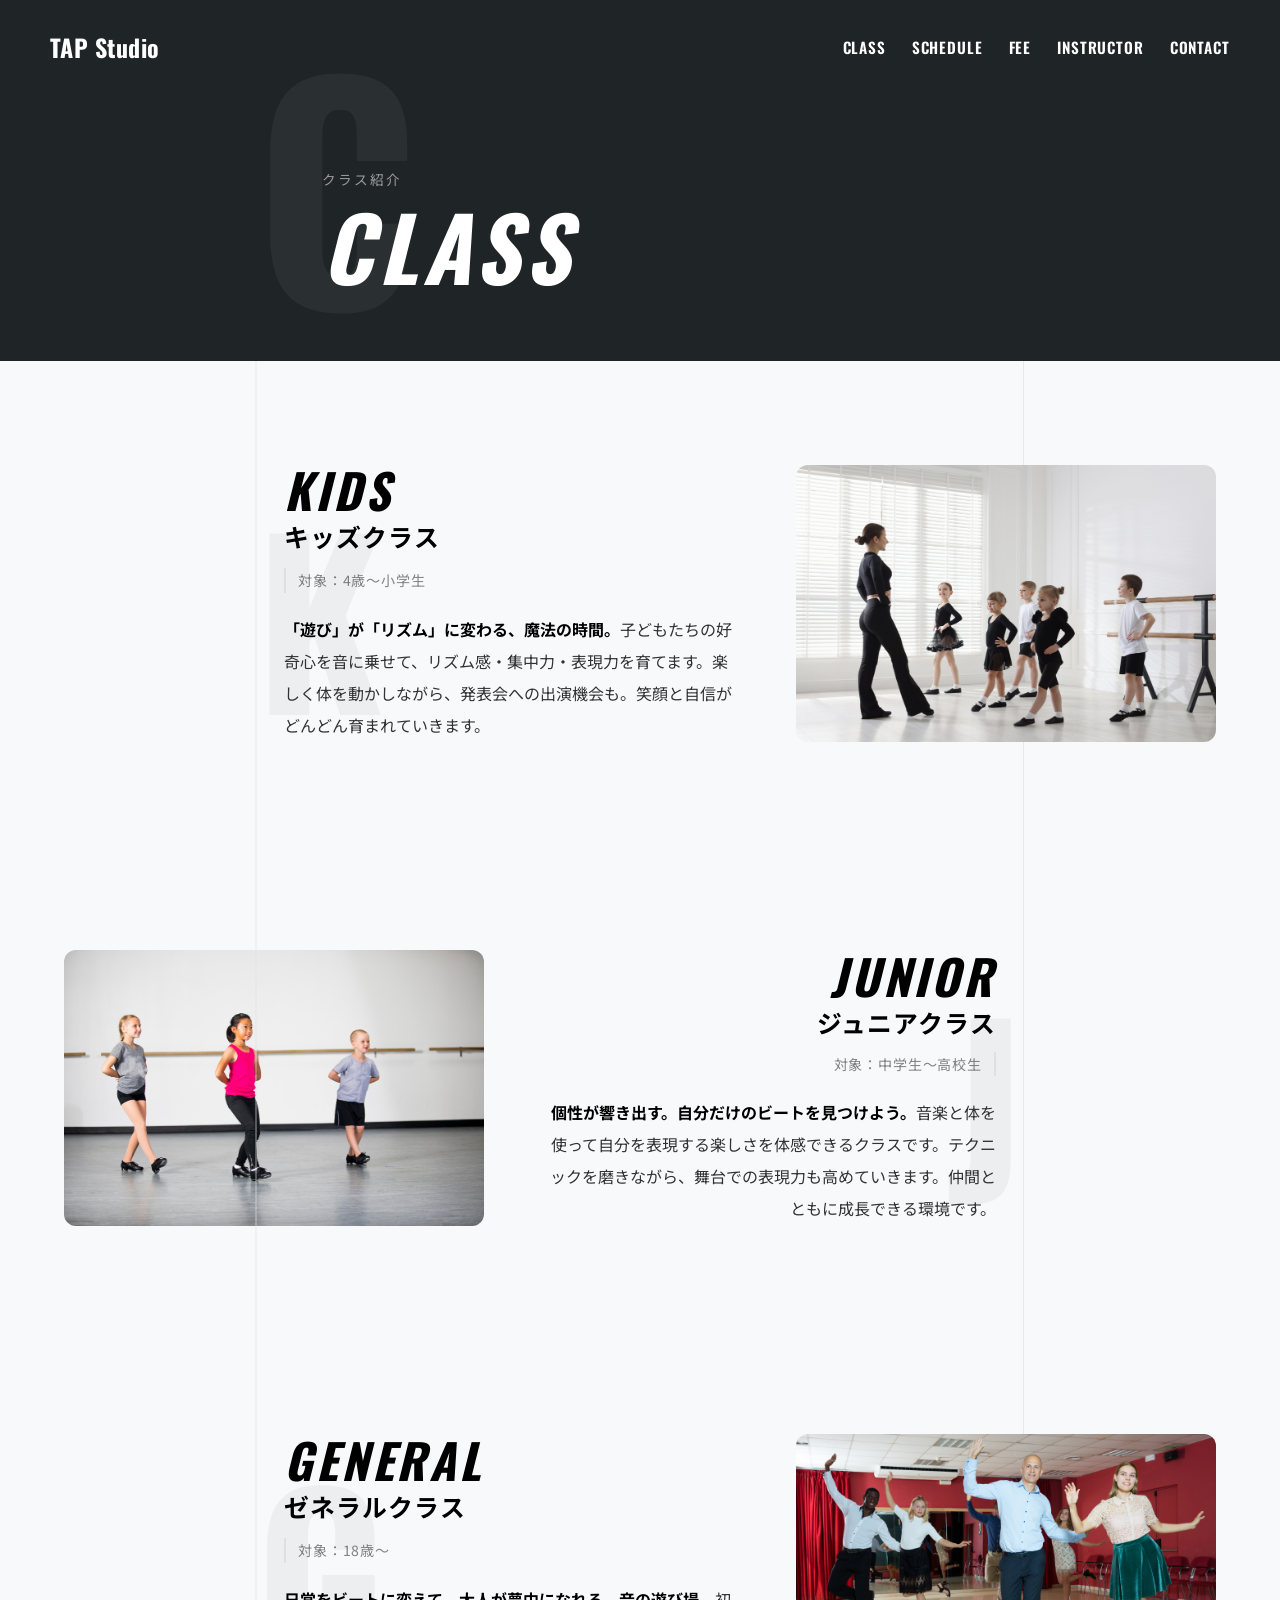
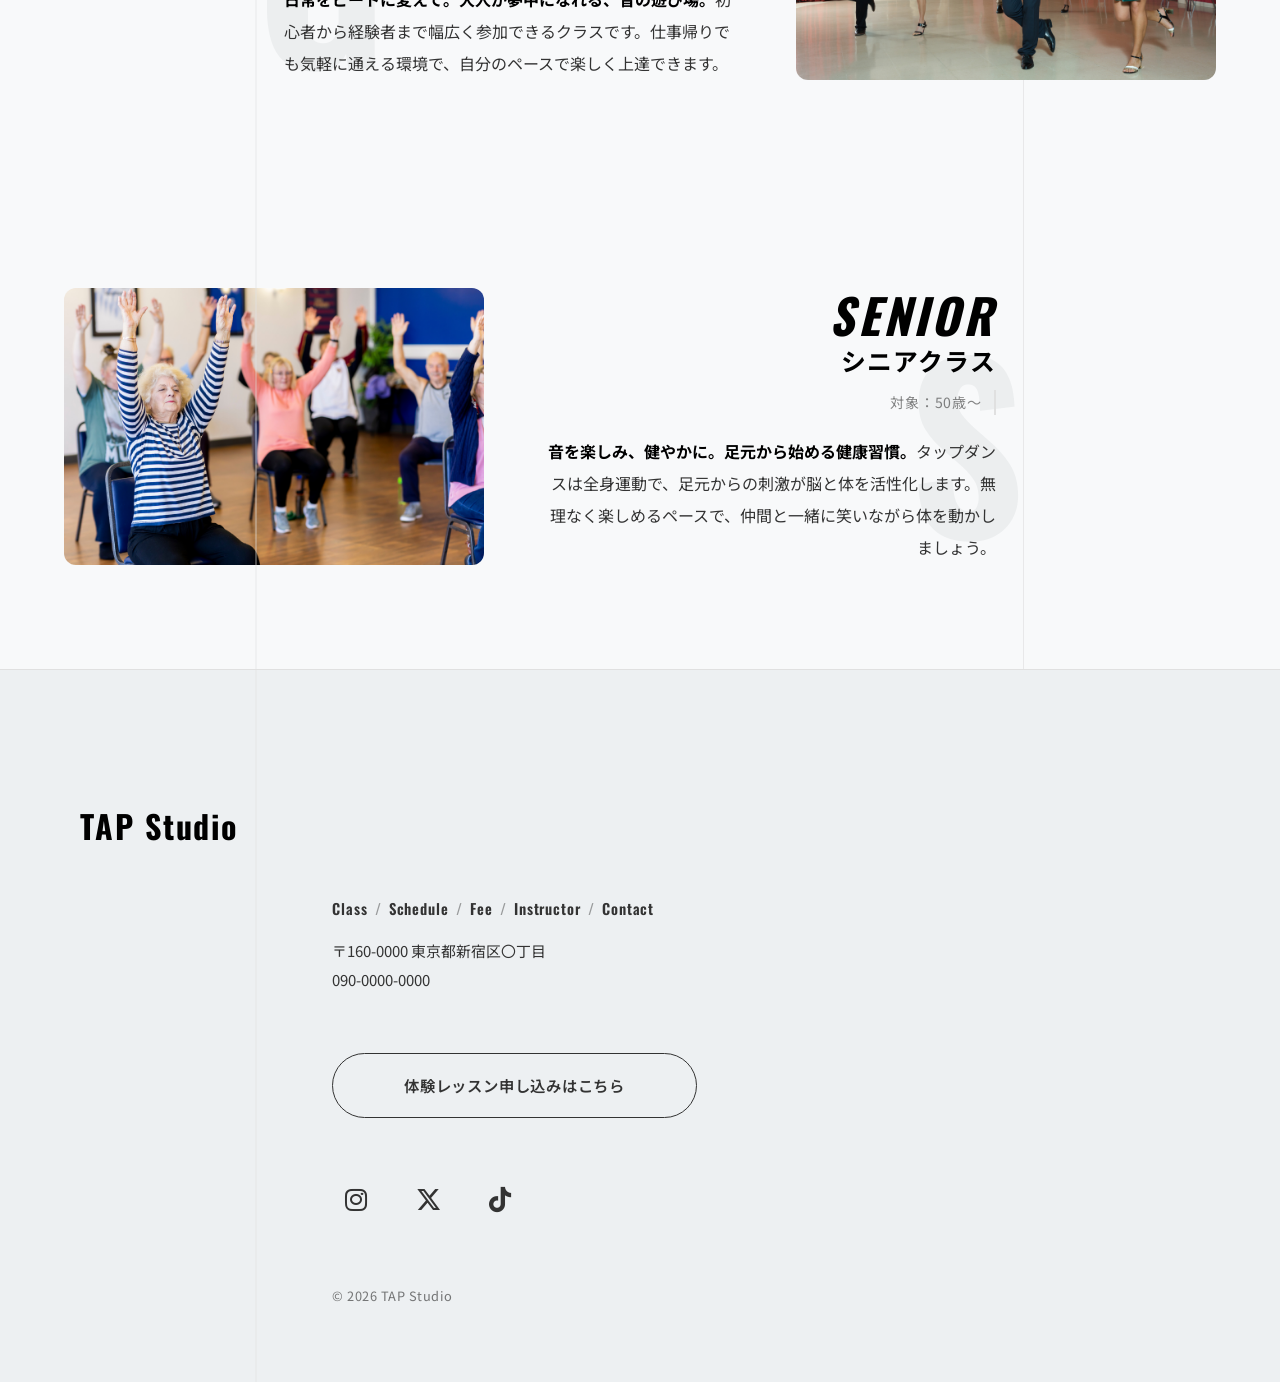
==== commit 59a03f30: "全ページ作成" ====
--- a/class.html
+++ b/class.html
@@ -4,14 +4,139 @@
         <meta charset="UTF-8">
         <meta name="viewport" content="width=device-width, initial-scale=1.0">
         <title>Class | TAP Studio</title>
+        <meta name="description" content="TAP Studio のクラス紹介。キッズ・ジュニア・ゼネラル・シニアの4クラスをご用意しています。">
+        <link rel="preconnect" href="https://fonts.googleapis.com">
+        <link rel="preconnect" href="https://fonts.gstatic.com" crossorigin>
+        <link href="https://fonts.googleapis.com/css2?family=Noto+Sans+JP:wght@400;500;700&family=Oswald:ital,wght@0,500;0,600;0,700;1,500;1,600;1,700&display=swap" rel="stylesheet">
+        <link rel="stylesheet" href="https://cdnjs.cloudflare.com/ajax/libs/font-awesome/6.5.1/css/all.min.css" crossorigin="anonymous" referrerpolicy="no-referrer">
         <link rel="stylesheet" href="css/style.css">
-        <style>
-            .placeholder-page { min-height: 50vh; display: flex; flex-direction: column; align-items: center; justify-content: center; padding: 4rem 1.5rem; text-align: center; }
-            .placeholder-page h1 { font-family: var(--font-en); font-size: 1.75rem; margin-bottom: 0.75rem; }
-            .placeholder-page a { text-decoration: underline; text-underline-offset: 3px; }
-        </style>
     </head>
     <body>
-        <main class="placeholder-page"><h1>Class</h1><p><a href="index.html">トップへ戻る</a></p></main>
+        <header class="site-header">
+            <div class="header-inner">
+                <a class="header-logo" href="index.html">TAP Studio</a>
+                <nav class="header-nav" aria-label="メインメニュー">
+                    <ul>
+                        <li><a href="class.html">Class</a></li>
+                        <li><a href="schedule.html">Schedule</a></li>
+                        <li><a href="fee.html">Fee</a></li>
+                        <li><a href="instructor.html">Instructor</a></li>
+                        <li><a href="contact.html">Contact</a></li>
+                    </ul>
+                </nav>
+            </div>
+        </header>
+
+        <section class="page-banner" aria-label="Classページ">
+            <div class="page-banner-ghost" aria-hidden="true">C</div>
+            <div class="page-banner-copy">
+                <p class="page-banner-label">クラス紹介</p>
+                <h1 class="page-banner-title">Class</h1>
+            </div>
+        </section>
+
+        <div class="below-hero">
+            <span class="below-hero-guide" aria-hidden="true"></span>
+
+            <main class="site-main site-main--class">
+                <span class="site-main-guide-right" aria-hidden="true"></span>
+
+                <section class="class-section class-section--lr" id="kids" aria-labelledby="kids-heading">
+                    <div class="class-ghost class-ghost--left" aria-hidden="true">K</div>
+                    <div class="class-content class-content--lr">
+                        <div class="class-body">
+                            <p class="class-name-en">KIDS</p>
+                            <h2 id="kids-heading" class="class-name-ja">キッズクラス</h2>
+                            <p class="class-target">対象：4歳〜小学生</p>
+                            <p class="class-desc"><strong>「遊び」が「リズム」に変わる、魔法の時間。</strong>子どもたちの好奇心を音に乗せて、リズム感・集中力・表現力を育てます。楽しく体を動かしながら、発表会への出演機会も。笑顔と自信がどんどん育まれていきます。</p>
+                        </div>
+                        <div class="class-img-wrap">
+                            <img src="images/kids-class.png" alt="キッズクラスの様子">
+                        </div>
+                    </div>
+                </section>
+
+                <section class="class-section class-section--rl" id="junior" aria-labelledby="junior-heading">
+                    <div class="class-ghost class-ghost--right" aria-hidden="true">J</div>
+                    <div class="class-content class-content--rl">
+                        <div class="class-body">
+                            <p class="class-name-en">JUNIOR</p>
+                            <h2 id="junior-heading" class="class-name-ja">ジュニアクラス</h2>
+                            <p class="class-target">対象：中学生〜高校生</p>
+                            <p class="class-desc"><strong>個性が響き出す。自分だけのビートを見つけよう。</strong>音楽と体を使って自分を表現する楽しさを体感できるクラスです。テクニックを磨きながら、舞台での表現力も高めていきます。仲間とともに成長できる環境です。</p>
+                        </div>
+                        <div class="class-img-wrap">
+                            <img src="images/junior-class.png" alt="ジュニアクラスの様子">
+                        </div>
+                    </div>
+                </section>
+
+                <section class="class-section class-section--lr" id="general" aria-labelledby="general-heading">
+                    <div class="class-ghost class-ghost--left" aria-hidden="true">G</div>
+                    <div class="class-content class-content--lr">
+                        <div class="class-body">
+                            <p class="class-name-en">GENERAL</p>
+                            <h2 id="general-heading" class="class-name-ja">ゼネラルクラス</h2>
+                            <p class="class-target">対象：18歳〜</p>
+                            <p class="class-desc"><strong>日常をビートに変えて。大人が夢中になれる、音の遊び場。</strong>初心者から経験者まで幅広く参加できるクラスです。仕事帰りでも気軽に通える環境で、自分のペースで楽しく上達できます。</p>
+                        </div>
+                        <div class="class-img-wrap">
+                            <img src="images/general-class.png" alt="ゼネラルクラスの様子">
+                        </div>
+                    </div>
+                </section>
+
+                <section class="class-section class-section--rl" id="senior" aria-labelledby="senior-heading">
+                    <div class="class-ghost class-ghost--right" aria-hidden="true">S</div>
+                    <div class="class-content class-content--rl">
+                        <div class="class-body">
+                            <p class="class-name-en">SENIOR</p>
+                            <h2 id="senior-heading" class="class-name-ja">シニアクラス</h2>
+                            <p class="class-target">対象：50歳〜</p>
+                            <p class="class-desc"><strong>音を楽しみ、健やかに。足元から始める健康習慣。</strong>タップダンスは全身運動で、足元からの刺激が脳と体を活性化します。無理なく楽しめるペースで、仲間と一緒に笑いながら体を動かしましょう。</p>
+                        </div>
+                        <div class="class-img-wrap">
+                            <img src="images/senior-class.png" alt="シニアクラスの様子">
+                        </div>
+                    </div>
+                </section>
+            </main>
+
+            <footer class="site-footer">
+                <div class="footer-inner">
+                    <p class="footer-logo">TAP Studio</p>
+                    <div class="footer-aligned">
+                        <nav class="footer-nav" aria-label="フッターメニュー">
+                            <a href="class.html">Class</a>
+                            <span class="footer-nav-sep" aria-hidden="true">/</span>
+                            <a href="schedule.html">Schedule</a>
+                            <span class="footer-nav-sep" aria-hidden="true">/</span>
+                            <a href="fee.html">Fee</a>
+                            <span class="footer-nav-sep" aria-hidden="true">/</span>
+                            <a href="instructor.html">Instructor</a>
+                            <span class="footer-nav-sep" aria-hidden="true">/</span>
+                            <a href="contact.html">Contact</a>
+                        </nav>
+                        <address class="footer-address">
+                            〒160-0000 東京都新宿区〇丁目<br>
+                            <a href="tel:09000000000">090-0000-0000</a>
+                        </address>
+                        <a class="footer-cta" href="contact.html">体験レッスン申し込みはこちら</a>
+                        <div class="footer-social">
+                            <a href="https://www.instagram.com/" class="footer-social-link" target="_blank" rel="noopener noreferrer" aria-label="Instagram">
+                                <i class="fa-brands fa-instagram" aria-hidden="true"></i>
+                            </a>
+                            <a href="https://twitter.com/" class="footer-social-link" target="_blank" rel="noopener noreferrer" aria-label="X">
+                                <i class="fa-brands fa-x-twitter" aria-hidden="true"></i>
+                            </a>
+                            <a href="https://www.tiktok.com/" class="footer-social-link" target="_blank" rel="noopener noreferrer" aria-label="TikTok">
+                                <i class="fa-brands fa-tiktok" aria-hidden="true"></i>
+                            </a>
+                        </div>
+                        <p class="footer-copy">© 2026 TAP Studio</p>
+                    </div>
+                </div>
+            </footer>
+        </div>
     </body>
 </html>
--- a/css/style.css
+++ b/css/style.css
@@ -18,8 +18,9 @@
     --font-jp: "Noto Sans JP", sans-serif;
     --ease-slow: 0.5s ease;
     --ease-fluid: cubic-bezier(0.4, 0, 0.2, 1);
-    /* PCレイアウト：左縦ガイド（モバイルは未使用でも定義のみ） */
+    /* PCレイアウト：左縦ガイド（視覚的に％と vw を一致させ Features の左右対称に使う） */
     --guide-x-pct: 20%;
+    --guide-x-vw: 20vw;
     --guide-gap: clamp(14px, 2.2vw, 28px);
     --message-content-gap: clamp(2rem, 5vw, 4rem);
     --message-base-left: var(--guide-x-pct);
@@ -73,7 +74,7 @@
 
 @media (min-width: 769px) {
     .below-hero-guide {
-        left: var(--guide-x-pct);
+        left: var(--guide-x-vw);
         transform: translateX(-50%) scaleX(0.67);
         transform-origin: center top;
     }
@@ -326,8 +327,11 @@
 .section-inner {
     position: relative;
     z-index: 1;
-    max-width: 760px;
-    margin: 0 auto;
+    max-width: none !important;
+    width: 100% !important;
+    padding-left: 15vw !important;
+    margin-left: 0 !important;
+    margin-right: auto;
 }
 
 .section-inner--wide {
@@ -350,22 +354,23 @@
     }
 
     .section-inner--features {
-        max-width: 1100px;
-        margin-left: auto;
+        max-width: none;
+        margin-left: 0;
         margin-right: auto;
         width: 100%;
+        padding-left: 0 !important;
     }
 
     .section-title--features {
-        margin-left: calc(var(--guide-x-pct) - 0.14em);
+        margin-left: calc(var(--guide-x-vw) - clamp(1.75rem, 6vw, 4rem) + var(--guide-gap));
     }
 }
 
 /* MESSAGE：ヒーロー直下との余白多め／見出しは「MESSAGE」の下側から開始 */
 
 .section-message.section {
-    padding-top: clamp(6.75rem, 15vw, 11.25rem);
-    padding-left: clamp(4rem, 20vw, 25rem);
+    padding-top: clamp(10rem, 15vw, 15rem) !important;
+    padding-left: clamp(2rem, 12vw, 15vw);
     padding-right: 5%;
     position: relative;
 }
@@ -373,16 +378,16 @@
 /* MESSAGE 背後ワード */
 
 .section-bg-word {
-    position: absolute;
-    left: clamp(2rem, 15vw, 20rem);
-    transform: none;
-    top: clamp(2.65rem, 7vw, 4.85rem);
+    position: absolute !important;
+    left: 12vw !important;
+    transform: none !important;
+    top: 15rem !important;
     font-family: var(--font-en);
     font-weight: 700;
     font-size: clamp(4rem, 18vw, 12rem);
     line-height: 1;
     letter-spacing: 0.03em;
-    color: rgba(139, 150, 148, 0.08);
+    color: var(--ghost-muted);
     pointer-events: none;
     z-index: 0;
     white-space: nowrap;
@@ -391,12 +396,12 @@
 /* NEWS / Instagram 背面1文字 */
 
 .section-bg-letter {
-    position: absolute;
-    left: var(--guide-x-pct, 28vw);
+    position: absolute !important;
+    left: 12vw;
     transform: translateX(-0.5rem);
     font-family: var(--font-en);
     font-weight: 700;
-    font-size: clamp(8rem, 20vw, 16rem);
+    font-size: clamp(6rem, 15vw, 12rem) !important;
     line-height: 1;
     color: var(--ghost-muted);
     pointer-events: none;
@@ -416,8 +421,12 @@
 }
 
 .section-bg-letter--features {
-    top: 0.45rem;
-    transform: translateY(-30%) translateX(-14%);
+    /* MESSAGE と同サイズ／色味に近い透かし */
+    font-size: clamp(4rem, 18vw, 12rem) !important;
+    color: rgba(139, 150, 148, 0.08);
+    letter-spacing: 0.03em;
+    top: clamp(12rem, 22vw, 17rem);
+    transform: none;
 }
 
 @media (min-width: 769px) {
@@ -429,14 +438,26 @@
         margin-top: clamp(11rem, 18vw, 15rem);
     }
 
-    /* 透かし「N」「I」「F」をガイド左ゾーンに寄せ、見出しと少し重なる */
-    .section-bg-letter--news,
+    .section-bg-letter--news {
+        left: clamp(0.75rem, 2.6vw, 2rem);
+    }
+
+    /* 「I」はINSTAGRAMの頭文字Iの左側に重なるようガイドラインに配置 */
     .section-bg-letter--insta {
-        left: clamp(0.75rem, 2.6vw, 2rem);
-    }
-
+        left: var(--guide-x-vw);
+    }
+
+    /* 「F」はFeaturesの頭文字Fの左側に重なるようガイドラインに配置 */
     .section-bg-letter--features {
-        left: clamp(0px, calc(var(--guide-x-pct) - 10.75rem), calc(var(--guide-x-pct) - 2.85rem));
+        top: clamp(13.5rem, 21vw, 18.75rem);
+        left: var(--guide-x-vw);
+        transform: none;
+    }
+
+    /* Features・NEWS・INSTAGRAMの黒字タイトルを同一ライン（ガイド右）に揃える */
+    .section-news .section-title,
+    .section-instagram .section-title {
+        margin-left: calc(var(--guide-x-vw) + var(--guide-gap) - clamp(1.75rem, 6vw, 4rem) - 15vw);
     }
 }
 
@@ -461,7 +482,7 @@
     display: block;
     font-family: var(--font-jp);
     font-weight: 700;
-    font-size: clamp(1.22rem, 2.55vw, 1.54rem);
+    font-size: clamp(3rem, 2.55vw, 1.54rem);
     color: var(--text-heading);
     margin-bottom: 0.42rem;
     letter-spacing: 0.045em;
@@ -473,7 +494,7 @@
     font-family: var(--font-en);
     font-weight: 700;
     font-style: italic;
-    font-size: clamp(1.22rem, 2.55vw, 1.54rem);
+    font-size: clamp(2.5rem, 2.55vw, 1.54rem);
     color: var(--text-heading);
     letter-spacing: 0.18em;
     text-transform: uppercase;
@@ -483,13 +504,18 @@
 .message-body {
     position: relative;
     z-index: 1;
+    max-width: 1000px !important;
+    margin-left: 0;
 }
 
 .message-body p {
-    font-size: 0.98rem;
-    line-height: 2.05;
+    font-size: 1.75rem;
+    line-height: 1.8;
     color: var(--text-body);
-    text-align: left;
+    text-align: justify;
+    width: 100%;
+    word-break: keep-all;
+    overflow-wrap: anywhere;
 }
 
 @media (max-width: 768px) {
@@ -519,10 +545,17 @@
 
     /* スマホは従来寄りに透かし位置 */
     .section-bg-letter--news,
-    .section-bg-letter--insta,
-    .section-bg-letter--features {
+    .section-bg-letter--insta {
         left: 0;
         transform: translateY(-14%);
+    }
+
+    .section-bg-letter--features {
+        left: 12px !important;
+        top: clamp(10rem, 24vw, 13rem);
+        transform: translateX(min(38vw, 4.75rem));
+        font-size: clamp(4rem, 18vw, 11rem) !important;
+        color: rgba(139, 150, 148, 0.08);
     }
 }
 
@@ -534,30 +567,36 @@
 
 /* ----- Features ----- */
 
+.section-features.section {
+    padding-top: clamp(10rem, 22vw, 17rem);
+    overflow: visible;
+}
+
 .section-title.section-title--features {
     position: relative;
     z-index: 2;
-    margin-bottom: clamp(2.25rem, 5vw, 3.25rem);
+    margin-bottom: clamp(3.5rem, 8vw, 5.5rem);
+    font-size: clamp(2.35rem, 4.6vw, 3.15rem);
 }
 
 .features-list {
     display: flex;
     flex-direction: column;
-    gap: clamp(3rem, 7vw, 5rem);
+    gap: clamp(3.5rem, 8vw, 6.5rem);
 }
 
 .feature {
     position: relative;
     gap: 0.5rem;
-    min-height: clamp(7.75rem, 18vw, 11rem);
+    min-height: clamp(9.5rem, 22vw, 14rem);
 }
 
 .feature-num {
     position: absolute;
     font-family: var(--font-en);
     font-weight: 700;
-    font-style: italic;
-    font-size: clamp(5rem, 17vw, 10rem);
+    font-style: normal;
+    font-size: clamp(6.5rem, 20vw, 12.5rem);
     line-height: 1;
     color: var(--ghost-muted);
     z-index: 0;
@@ -569,27 +608,37 @@
 }
 
 @media (min-width: 769px) {
-    /* 数字はガイド左、本文はガイド右 */
+    /*
+     * ガイドを viewport と同義の％で参照（コンテナ幅とは一致しないので vw）
+     * 1・3：数字ブロックは「ライン直上」〜ラインギリギリ左で終わる（右揃えでラインへ密着）
+     * 2：左ガイドと対称になり、假想右ガイド（100% − guide）のすぐ右側にグリフがあるイメージ
+     */
+    /* 1・3：数字はガイドラインの左側に右寄せで密着、本文はガイドのすぐ右から */
     .feature--lr .feature-num {
-        top: -0.85rem;
-        left: clamp(0.25rem, 2vw, 1.75rem);
-        width: calc(var(--guide-x-pct) - clamp(22px, 2.6vw, 44px));
+        top: clamp(-0.75rem, -1vw, 0rem);
+        left: 0;
+        width: calc(var(--guide-x-vw) - clamp(1.75rem, 6vw, 4rem));
         text-align: right;
-        padding-right: clamp(10px, 1.8vw, 22px);
+        padding-right: clamp(4px, 0.6vw, 10px);
         box-sizing: border-box;
     }
 
     .feature--lr .feature-body {
-        margin-left: calc(var(--guide-x-pct) + var(--guide-gap));
-        max-width: 32rem;
+        margin-left: calc(var(--guide-x-vw) - clamp(1.75rem, 6vw, 4rem) + var(--guide-gap));
+        max-width: min(38rem, 54vw);
         text-align: left;
     }
 
-    /* 「2」はより右側／「1」「3」の対極：本文ブロックと数字ゾーンを広く離す */
+    .feature--lr .feature-desc {
+        max-width: min(36rem, 52vw);
+    }
+
+    /* 2：左ガイドと対称の右側に配置 */
     .feature--rl .feature-body {
-        margin-left: clamp(14%, 20vw, 22rem);
-        width: calc(var(--guide-x-pct) + clamp(48px, 7vw, 120px));
-        max-width: 22rem;
+        margin-left: auto;
+        margin-right: calc(var(--guide-x-vw) + var(--guide-gap) - clamp(1.75rem, 6vw, 4rem));
+        width: auto;
+        max-width: min(32rem, 48vw);
         text-align: right;
     }
 
@@ -600,16 +649,19 @@
     }
 
     .feature--rl .feature-desc {
-        max-width: 26rem;
-    }
-
+        max-width: min(28rem, 44vw);
+    }
+
+    /* 2の数字：左ガイドと対称の右側ゾーンに配置（左ガイドと同じ幅） */
     .feature--rl .feature-num {
-        top: -0.85rem;
-        left: calc(var(--guide-x-pct) + clamp(92px, 12vw, 180px));
-        right: clamp(2px, 1vw, 12px);
-        width: auto;
+        top: clamp(-0.9rem, -1.35vw, 0rem);
+        left: auto;
+        right: 0;
+        width: calc(var(--guide-x-vw) - clamp(1.75rem, 6vw, 4rem));
         text-align: left;
-        padding-right: clamp(12px, 2vw, 24px);
+        padding-left: clamp(6px, 0.95vw, 14px);
+        padding-right: 0;
+        box-sizing: border-box;
     }
 }
 
@@ -660,27 +712,28 @@
 .feature-title-ja {
     font-family: var(--font-jp);
     font-weight: 700;
-    font-size: 1.22rem;
-    color: var(--text-heading);
-    margin-bottom: 0.35rem;
+    font-size: clamp(1.42rem, 2.85vw, 1.92rem);
+    color: var(--text-heading);
+    margin-bottom: 0.42rem;
+    letter-spacing: 0.02em;
 }
 
 .feature-title-en {
     font-family: var(--font-en);
     font-weight: 700;
     font-style: italic;
-    font-size: clamp(1.05rem, 2.8vw, 1.35rem);
-    color: var(--text-heading);
-    letter-spacing: 0.22em;
+    font-size: clamp(1.28rem, 3.05vw, 1.72rem);
+    color: var(--text-heading);
+    letter-spacing: 0.1em;
     text-transform: uppercase;
-    margin-bottom: 0.85rem;
+    margin-bottom: 1.05rem;
 }
 
 .feature-desc {
-    font-size: 0.96rem;
+    font-size: clamp(1.04rem, 2.05vw, 1.16rem);
     color: var(--text-body);
-    max-width: 28rem;
-    line-height: 1.9;
+    max-width: 32rem;
+    line-height: 2;
 }
 
 /* ----- NEWS ----- */
@@ -732,7 +785,7 @@
 .instagram-head {
     display: flex;
     flex-wrap: wrap;
-    align-items: baseline;
+    align-items: center;
     gap: 0.75rem 1.5rem;
     margin-bottom: 2rem;
 }
@@ -799,6 +852,8 @@
     aspect-ratio: 1;
     border-radius: 22px;
     overflow: hidden;
+    text-decoration: none;
+    cursor: pointer;
 }
 
 .instagram-cell--placeholder {
@@ -828,6 +883,766 @@
         flex-basis: 130px;
         width: 130px;
         border-radius: 18px;
+    }
+}
+
+/* ===== Site Header — Solid variant (non-hero pages) ===== */
+
+.site-header--solid {
+    position: relative;
+    background-color: #1f2427;
+}
+
+/* ===== Page Banner (inner pages) ===== */
+
+.page-banner {
+    position: relative;
+    background-color: #1f2427;
+    padding: clamp(7rem, 16vw, 10.5rem) clamp(1.75rem, 6vw, 4rem) clamp(3rem, 6.5vw, 4.5rem);
+    overflow: hidden;
+}
+
+.page-banner-ghost {
+    position: absolute;
+    font-family: var(--font-en);
+    font-weight: 700;
+    font-size: clamp(9rem, 26vw, 18rem);
+    line-height: 1;
+    color: rgba(255, 255, 255, 0.05);
+    pointer-events: none;
+    z-index: 0;
+    top: 50%;
+    transform: translateY(-50%);
+    left: clamp(0.75rem, 8vw, 3rem);
+}
+
+.page-banner-copy {
+    position: relative;
+    z-index: 1;
+}
+
+@media (min-width: 769px) {
+    .page-banner-ghost {
+        left: var(--guide-x-vw);
+    }
+
+    .page-banner-copy {
+        margin-left: calc(var(--guide-x-pct) + var(--guide-gap));
+    }
+}
+
+.page-banner-label {
+    font-family: var(--font-jp);
+    font-size: 0.85rem;
+    letter-spacing: 0.14em;
+    color: rgba(255, 255, 255, 0.55);
+    margin-bottom: 0.55rem;
+}
+
+.page-banner-title {
+    font-family: var(--font-en);
+    font-weight: 700;
+    font-style: italic;
+    font-size: clamp(3.5rem, 8vw, 5.5rem);
+    color: var(--white);
+    letter-spacing: 0.06em;
+    text-transform: uppercase;
+    line-height: 1;
+}
+
+/* ===== Class Page ===== */
+
+.site-main--class {
+    position: relative;
+}
+
+.site-main-guide-right {
+    display: none;
+}
+
+@media (min-width: 769px) {
+    .site-main-guide-right {
+        display: block;
+        position: absolute;
+        top: 0;
+        bottom: 0;
+        right: var(--guide-x-vw);
+        width: 1px;
+        background-color: var(--line-guide);
+        z-index: 0;
+        pointer-events: none;
+        transform: scaleX(0.67);
+        transform-origin: right top;
+    }
+}
+
+.class-section {
+    position: relative;
+    padding: clamp(4rem, 9vw, 6.5rem) clamp(1.75rem, 6vw, 4rem);
+    overflow: hidden;
+}
+
+.class-ghost {
+    position: absolute;
+    font-family: var(--font-en);
+    font-weight: 700;
+    font-size: clamp(7rem, 20vw, 14rem);
+    line-height: 1;
+    color: var(--ghost-muted);
+    pointer-events: none;
+    z-index: 0;
+    top: 50%;
+    transform: translateY(-45%);
+    white-space: nowrap;
+}
+
+.class-ghost--left {
+    left: clamp(0.5rem, 3vw, 1.5rem);
+}
+
+.class-ghost--right {
+    right: clamp(0.5rem, 3vw, 1.5rem);
+    left: auto;
+}
+
+@media (min-width: 769px) {
+    .class-ghost--left {
+        left: var(--guide-x-vw);
+    }
+
+    .class-ghost--right {
+        right: var(--guide-x-vw);
+        left: auto;
+    }
+}
+
+.class-content {
+    position: relative;
+    z-index: 1;
+    display: flex;
+    align-items: center;
+    gap: clamp(2rem, 5vw, 4rem);
+}
+
+.class-content--lr {
+    flex-direction: row;
+}
+
+.class-content--rl {
+    flex-direction: row-reverse;
+}
+
+@media (min-width: 769px) {
+    .class-content--lr {
+        margin-left: calc(var(--guide-x-vw) - clamp(1.75rem, 6vw, 4rem) + var(--guide-gap));
+    }
+
+    .class-content--rl {
+        margin-right: calc(var(--guide-x-vw) - clamp(1.75rem, 6vw, 4rem) + var(--guide-gap));
+    }
+}
+
+.class-body {
+    flex: 1;
+    min-width: 0;
+}
+
+.class-img-wrap {
+    flex: 0 0 clamp(180px, 36vw, 420px);
+    max-width: clamp(180px, 36vw, 420px);
+}
+
+.class-img-wrap img {
+    display: block;
+    width: 100%;
+    height: auto;
+    border-radius: 12px;
+    object-fit: cover;
+}
+
+.class-name-en {
+    font-family: var(--font-en);
+    font-weight: 700;
+    font-style: italic;
+    font-size: clamp(2rem, 4.5vw, 3rem);
+    color: var(--text-heading);
+    letter-spacing: 0.08em;
+    text-transform: uppercase;
+    line-height: 1;
+    margin-bottom: 0.3rem;
+}
+
+.class-name-ja {
+    font-family: var(--font-jp);
+    font-weight: 700;
+    font-size: clamp(1.2rem, 2.3vw, 1.55rem);
+    color: var(--text-heading);
+    letter-spacing: 0.04em;
+    margin-bottom: 0.75rem;
+    line-height: 1.4;
+}
+
+.class-target {
+    display: inline-block;
+    font-family: var(--font-jp);
+    font-size: 0.88rem;
+    color: rgba(51, 51, 51, 0.6);
+    letter-spacing: 0.06em;
+    margin-bottom: 1.25rem;
+    padding-left: 0.75rem;
+    border-left: 2px solid var(--line-guide);
+}
+
+.class-desc {
+    font-family: var(--font-jp);
+    font-size: clamp(0.9rem, 1.75vw, 1rem);
+    color: var(--text-body);
+    line-height: 2;
+}
+
+.class-desc strong {
+    font-weight: 700;
+    color: var(--text-heading);
+}
+
+.class-section--rl .class-body {
+    text-align: right;
+}
+
+.class-section--rl .class-target {
+    border-left: none;
+    border-right: 2px solid var(--line-guide);
+    padding-left: 0;
+    padding-right: 0.75rem;
+    margin-left: auto;
+    display: block;
+    text-align: right;
+}
+
+@media (max-width: 768px) {
+    .class-content--lr,
+    .class-content--rl {
+        flex-direction: column;
+    }
+
+    .class-img-wrap {
+        flex: none;
+        width: 100%;
+        max-width: 440px;
+        margin: 0 auto;
+    }
+
+    .class-section--rl .class-body {
+        text-align: left;
+    }
+
+    .class-section--rl .class-target {
+        border-left: 2px solid var(--line-guide);
+        border-right: none;
+        padding-left: 0.75rem;
+        padding-right: 0;
+        margin-left: 0;
+        display: inline-block;
+        text-align: left;
+    }
+}
+
+/* ===== Schedule Page ===== */
+
+.schedule-intro {
+    position: relative;
+    padding: clamp(2.5rem, 6vw, 4.5rem) clamp(1.75rem, 6vw, 4rem);
+    overflow: hidden;
+}
+
+.schedule-intro-ghost {
+    position: absolute;
+    font-family: var(--font-en);
+    font-weight: 700;
+    font-size: clamp(6rem, 14vw, 10rem);
+    line-height: 1;
+    color: var(--ghost-muted);
+    pointer-events: none;
+    z-index: 0;
+    top: 50%;
+    transform: translateY(-50%);
+    left: clamp(0.5rem, 3vw, 1.5rem);
+}
+
+.schedule-intro-inner {
+    position: relative;
+    z-index: 1;
+    display: flex;
+    align-items: center;
+    flex-wrap: wrap;
+    gap: clamp(1.5rem, 4vw, 3rem);
+}
+
+@media (min-width: 769px) {
+    .schedule-intro-ghost {
+        left: var(--guide-x-vw);
+    }
+
+    .schedule-intro-inner {
+        margin-left: calc(var(--guide-x-vw) + var(--guide-gap) - clamp(1.75rem, 6vw, 4rem));
+    }
+}
+
+.schedule-page-title {
+    font-family: var(--font-en);
+    font-weight: 700;
+    font-size: clamp(3rem, 7vw, 5rem);
+    color: var(--text-heading);
+    letter-spacing: 0.04em;
+    line-height: 1;
+}
+
+.schedule-info-notes {
+    list-style: none;
+    font-family: var(--font-jp);
+    font-size: clamp(0.85rem, 1.6vw, 0.95rem);
+    color: var(--text-body);
+    line-height: 2.4;
+}
+
+.schedule-info-notes li::before {
+    content: "・";
+}
+
+/* Schedule grid */
+.schedule-section {
+    padding: clamp(1rem, 3vw, 2rem) clamp(1.75rem, 6vw, 4rem) clamp(6rem, 14vw, 10rem);
+}
+
+.schedule-table-wrap {
+    overflow-x: auto;
+    -webkit-overflow-scrolling: touch;
+}
+
+.schedule-table {
+    display: grid;
+    grid-template-columns: clamp(3rem, 6.5vw, 5rem) repeat(6, 1fr);
+    min-width: 520px;
+    width: 100%;
+}
+
+/* Corner cell */
+.sg-corner {
+    /* empty placeholder */
+}
+
+/* Day headers */
+.sg-day-head {
+    font-family: var(--font-en);
+    font-weight: 700;
+    font-size: clamp(1.3rem, 2.6vw, 1.9rem);
+    color: var(--text-heading);
+    letter-spacing: 0.04em;
+    text-align: center;
+    padding-bottom: clamp(0.75rem, 2vw, 1.25rem);
+}
+
+/* Time cells (ghost watermark) */
+.sg-time-cell {
+    position: relative;
+    overflow: visible;
+}
+
+.sg-time-ghost {
+    position: absolute;
+    font-family: var(--font-en);
+    font-weight: 700;
+    font-size: clamp(1.85rem, 3.5vw, 2.75rem);
+    color: var(--ghost-muted);
+    letter-spacing: 0.02em;
+    white-space: nowrap;
+    left: 0;
+    top: 50%;
+    transform: translateY(-50%);
+    pointer-events: none;
+    z-index: 0;
+}
+
+/* Class cells */
+.sg-cell {
+    position: relative;
+    z-index: 1;
+    padding: clamp(1.1rem, 2.8vw, 1.9rem) clamp(0.2rem, 0.8vw, 0.4rem);
+    text-align: center;
+    display: flex;
+    flex-direction: column;
+    align-items: center;
+    justify-content: center;
+    gap: 0.18rem;
+}
+
+.sg-cell b {
+    display: block;
+    font-family: var(--font-en);
+    font-weight: 700;
+    font-size: clamp(0.8rem, 1.55vw, 0.98rem);
+    color: var(--text-heading);
+    letter-spacing: 0.04em;
+    line-height: 1.2;
+}
+
+.sg-cell em {
+    display: block;
+    font-family: var(--font-jp);
+    font-style: normal;
+    font-weight: 400;
+    font-size: clamp(0.68rem, 1.25vw, 0.8rem);
+    color: var(--text-body);
+    letter-spacing: 0.02em;
+}
+
+.sg-cell--empty {
+    /* empty time slot */
+}
+
+/* ===== Fee Page ===== */
+
+/* Fee intro (ghost F + heading) */
+.fee-intro {
+    position: relative;
+    padding: clamp(2.5rem, 6vw, 4.5rem) clamp(1.75rem, 6vw, 4rem);
+    overflow: hidden;
+}
+
+.fee-intro-ghost {
+    position: absolute;
+    font-family: var(--font-en);
+    font-weight: 700;
+    font-size: clamp(6rem, 14vw, 10rem);
+    line-height: 1;
+    color: var(--ghost-muted);
+    pointer-events: none;
+    z-index: 0;
+    top: 50%;
+    transform: translateY(-50%);
+    left: clamp(0.5rem, 3vw, 1.5rem);
+}
+
+.fee-intro-inner {
+    position: relative;
+    z-index: 1;
+}
+
+@media (min-width: 769px) {
+    .fee-intro-ghost {
+        left: var(--guide-x-vw);
+    }
+
+    .fee-intro-inner {
+        margin-left: calc(var(--guide-x-vw) + var(--guide-gap) - clamp(1.75rem, 6vw, 4rem));
+    }
+}
+
+.fee-page-title {
+    font-family: var(--font-en);
+    font-weight: 700;
+    font-size: clamp(3rem, 7vw, 5rem);
+    color: var(--text-heading);
+    letter-spacing: 0.04em;
+    line-height: 1;
+}
+
+/* CAMPAIGN section */
+.fee-campaign {
+    position: relative;
+    padding: clamp(2rem, 5vw, 3.5rem) clamp(1.75rem, 6vw, 4rem);
+    overflow: hidden;
+}
+
+.fee-campaign-ghost {
+    position: absolute;
+    font-family: var(--font-en);
+    font-weight: 700;
+    font-size: clamp(8rem, 20vw, 14rem);
+    line-height: 1;
+    color: var(--ghost-muted);
+    pointer-events: none;
+    z-index: 0;
+    top: 50%;
+    transform: translateY(-50%);
+    left: clamp(-0.5rem, 2vw, 1rem);
+}
+
+.fee-campaign-inner {
+    position: relative;
+    z-index: 1;
+}
+
+@media (min-width: 769px) {
+    .fee-campaign-ghost {
+        left: var(--guide-x-vw);
+    }
+
+    .fee-campaign-inner {
+        margin-left: calc(var(--guide-x-vw) + var(--guide-gap) - clamp(1.75rem, 6vw, 4rem));
+    }
+}
+
+.fee-campaign-header {
+    display: flex;
+    align-items: baseline;
+    flex-wrap: wrap;
+    gap: 0.4rem 1.25rem;
+    margin-bottom: clamp(1rem, 2.5vw, 1.5rem);
+}
+
+.fee-campaign-title {
+    font-family: var(--font-en);
+    font-weight: 700;
+    font-size: clamp(1.5rem, 3.2vw, 2.1rem);
+    color: var(--text-heading);
+    letter-spacing: 0.06em;
+}
+
+.fee-campaign-note {
+    font-family: var(--font-jp);
+    font-weight: 700;
+    font-size: clamp(0.85rem, 1.65vw, 0.96rem);
+    color: var(--text-body);
+}
+
+.fee-campaign-details {
+    display: flex;
+    flex-direction: column;
+    gap: clamp(0.6rem, 1.5vw, 1rem);
+}
+
+.fee-campaign-row {
+    display: flex;
+    align-items: flex-start;
+    gap: 0.75rem 1.25rem;
+    flex-wrap: wrap;
+}
+
+.fee-campaign-row dt {
+    font-family: var(--font-jp);
+    font-weight: 700;
+    font-size: clamp(0.88rem, 1.65vw, 0.96rem);
+    color: var(--text-body);
+    white-space: nowrap;
+    padding-top: 0.05rem;
+    min-width: 5.5em;
+}
+
+.fee-campaign-row dd {
+    font-family: var(--font-jp);
+    font-weight: 700;
+    font-size: clamp(0.88rem, 1.65vw, 0.96rem);
+    color: var(--text-body);
+    line-height: 1.85;
+}
+
+.fee-campaign-conds {
+    list-style: none;
+    margin-top: 0.35rem;
+}
+
+.fee-campaign-conds li::before {
+    content: "・";
+}
+
+/* Fee pricing items */
+.fee-pricing {
+    padding: 0 clamp(1.75rem, 6vw, 4rem) clamp(7rem, 16vw, 11rem);
+}
+
+.fee-item {
+    position: relative;
+    padding: clamp(2rem, 5vw, 3.5rem) 0;
+    overflow: hidden;
+}
+
+/* Divider: horizontal line extending from the left guide */
+.fee-item::before {
+    content: '';
+    position: absolute;
+    top: 0;
+    left: 0;
+    right: 0;
+    height: 1px;
+    background-color: var(--line-guide);
+}
+
+@media (min-width: 769px) {
+    .fee-item::before {
+        left: calc(var(--guide-x-vw) - clamp(1.75rem, 6vw, 4rem));
+    }
+}
+
+/* Ghost numbers (01–05) */
+.fee-item-num {
+    position: absolute;
+    font-family: var(--font-en);
+    font-weight: 700;
+    font-size: clamp(5rem, 13vw, 9.5rem);
+    line-height: 1;
+    color: var(--ghost-muted);
+    pointer-events: none;
+    z-index: 0;
+    top: 50%;
+    transform: translateY(-50%);
+    left: 0;
+}
+
+@media (min-width: 769px) {
+    /* text-only items: ghost fills the space left of the guide */
+    .fee-item--text .fee-item-num {
+        width: calc(var(--guide-x-vw) - clamp(1.75rem, 6vw, 4rem));
+        text-align: right;
+        padding-right: clamp(4px, 0.6vw, 8px);
+        box-sizing: border-box;
+    }
+
+    /* image items: ghost is smaller, behind the text block */
+    .fee-item--img-right .fee-item-num {
+        font-size: clamp(3rem, 7vw, 5.5rem);
+        left: 0;
+    }
+}
+
+/* Text-only fee items (01, 03) */
+.fee-item--text .fee-item-body {
+    position: relative;
+    z-index: 1;
+}
+
+@media (min-width: 769px) {
+    .fee-item--text .fee-item-body {
+        margin-left: calc(var(--guide-x-vw) - clamp(1.75rem, 6vw, 4rem) + var(--guide-gap));
+    }
+}
+
+/* Image fee items (02, 04) */
+.fee-item--img-right {
+    display: flex;
+    align-items: center;
+    gap: clamp(1.5rem, 4vw, 3rem);
+}
+
+.fee-item--img-right .fee-item-body {
+    flex: 1;
+    position: relative;
+    z-index: 1;
+}
+
+.fee-item-img {
+    flex: 0 0 clamp(110px, 20vw, 200px);
+    position: relative;
+    z-index: 1;
+}
+
+.fee-item-img img {
+    display: block;
+    width: 100%;
+    height: auto;
+    object-fit: cover;
+    border-radius: 6px;
+}
+
+/* Shared body styles */
+.fee-item-title {
+    font-family: var(--font-en);
+    font-weight: 700;
+    font-size: clamp(1.2rem, 2.6vw, 1.75rem);
+    color: var(--text-heading);
+    letter-spacing: 0.05em;
+    text-transform: uppercase;
+    margin-bottom: 0.4rem;
+    line-height: 1.2;
+}
+
+.fee-item-price {
+    font-family: var(--font-jp);
+    font-weight: 700;
+    font-size: clamp(0.92rem, 1.8vw, 1.05rem);
+    color: var(--text-body);
+    margin-bottom: 0.55rem;
+}
+
+.fee-tiers {
+    margin-bottom: 0.75rem;
+    display: flex;
+    flex-direction: column;
+    gap: 0.1rem;
+}
+
+.fee-tier-row {
+    display: flex;
+    align-items: baseline;
+    gap: 0.6rem;
+}
+
+.fee-tier-price {
+    font-family: var(--font-jp);
+    font-weight: 700;
+    font-size: clamp(0.9rem, 1.75vw, 1.02rem);
+    color: var(--text-body);
+}
+
+.fee-tier-freq {
+    font-family: var(--font-jp);
+    font-size: clamp(0.82rem, 1.55vw, 0.92rem);
+    color: var(--text-body);
+}
+
+.fee-item-desc {
+    font-family: var(--font-jp);
+    font-size: clamp(0.88rem, 1.7vw, 0.98rem);
+    color: var(--text-body);
+    line-height: 1.9;
+}
+
+/* Registration fee (05) */
+.fee-item--registration {
+    padding-top: clamp(2.5rem, 6vw, 4rem);
+    padding-bottom: clamp(2.5rem, 6vw, 4rem);
+}
+
+.fee-item-num--large {
+    font-size: clamp(7rem, 18vw, 13rem) !important;
+}
+
+.fee-item-body--registration {
+    position: relative;
+    z-index: 1;
+}
+
+@media (min-width: 769px) {
+    .fee-item-body--registration {
+        margin-left: calc(var(--guide-x-vw) - clamp(1.75rem, 6vw, 4rem) + var(--guide-gap));
+    }
+}
+
+.fee-registration-label {
+    font-family: var(--font-jp);
+    font-weight: 700;
+    font-size: clamp(1rem, 2.2vw, 1.35rem);
+    color: var(--text-body);
+    margin-bottom: 0.4rem;
+}
+
+.fee-registration-price {
+    font-family: var(--font-jp);
+    font-weight: 700;
+    font-size: clamp(1.85rem, 4.5vw, 3rem);
+    color: var(--text-heading);
+    letter-spacing: 0.08em;
+}
+
+/* Mobile adjustments */
+@media (max-width: 768px) {
+    .fee-item--img-right {
+        flex-wrap: wrap;
+    }
+
+    .fee-item-img {
+        flex: none;
+        width: clamp(110px, 32vw, 160px);
     }
 }
 
@@ -923,23 +1738,21 @@
     letter-spacing: 0.05em;
     box-shadow: none;
     transition:
-        padding 0.55s var(--ease-fluid),
-        background-color 0.55s var(--ease-fluid),
-        color 0.55s var(--ease-fluid),
-        border-color 0.55s var(--ease-fluid),
-        box-shadow 0.55s var(--ease-fluid),
-        letter-spacing 0.55s var(--ease-fluid),
-        font-weight 0.55s var(--ease-fluid);
+        background-color 0.5s ease,
+        border-color 0.5s ease,
+        color 0.5s ease,
+        box-shadow 0.5s ease,
+        transform 0.5s ease;
 }
 
 .footer-cta:hover {
-    padding: clamp(1.06rem, 2.75vw, 1.45rem) clamp(2.65rem, 7.5vw, 4.85rem);
-    border-color: rgba(0, 0, 0, 0.28);
-    color: #000000;
-    font-weight: 700;
-    letter-spacing: 0.09em;
-    background-color: rgba(255, 255, 255, 0.98);
-    box-shadow: 0 5px 22px rgba(0, 0, 0, 0.08);
+    background-color: #ffffff;
+    border-color: #cccccc;
+    color: #555555;
+    box-shadow:
+        0 6px 20px rgba(0, 0, 0, 0.10),
+        0 2px 8px rgba(0, 0, 0, 0.06);
+    transform: translateY(-2px);
 }
 
 .footer-social {
@@ -1033,8 +1846,391 @@
         padding: clamp(0.92rem, 3vw, 1.12rem) clamp(1.45rem, 5.5vw, 2.75rem);
         font-size: clamp(0.62rem, 2.85vw, 0.76rem);
     }
-
-    .footer-cta:hover {
-        padding: clamp(0.98rem, 3.1vw, 1.18rem) clamp(1.75rem, 6.25vw, 3.1rem);
-    }
-}
+}
+
+/* ============================================================
+   Instructor page
+   ============================================================ */
+
+.instructor-intro {
+    position: relative;
+    padding: clamp(2.5rem, 6vw, 4.5rem) clamp(1.75rem, 6vw, 4rem);
+    overflow: hidden;
+}
+
+.instructor-intro-ghost {
+    position: absolute;
+    font-family: var(--font-en);
+    font-weight: 700;
+    font-size: clamp(6rem, 14vw, 10rem);
+    color: var(--ghost-muted);
+    top: 50%;
+    transform: translateY(-50%);
+    left: clamp(0.5rem, 3vw, 1.5rem);
+    pointer-events: none;
+    z-index: 0;
+    line-height: 1;
+}
+
+.instructor-intro-inner {
+    position: relative;
+    z-index: 1;
+}
+
+.instructor-page-title {
+    font-family: var(--font-en);
+    font-weight: 700;
+    font-size: clamp(3rem, 7vw, 5.5rem);
+    color: var(--text-heading);
+    letter-spacing: 0.04em;
+    line-height: 1;
+    margin-bottom: 0.4rem;
+}
+
+.instructor-page-sub {
+    font-family: var(--font-en);
+    font-weight: 500;
+    font-style: italic;
+    font-size: clamp(1rem, 2vw, 1.35rem);
+    color: var(--text-body);
+    letter-spacing: 0.08em;
+}
+
+.instructor-section {
+    position: relative;
+    padding: clamp(3rem, 7vw, 5.5rem) clamp(1.75rem, 6vw, 4rem);
+    overflow: hidden;
+}
+
+.instructor-section::before {
+    content: '';
+    position: absolute;
+    top: 0;
+    left: 0;
+    right: 0;
+    height: 1px;
+    background-color: var(--line-guide);
+}
+
+.instructor-name-block {
+    margin-bottom: clamp(1.5rem, 3.5vw, 2.5rem);
+}
+
+.instructor-ghost-name {
+    display: block;
+    font-family: var(--font-en);
+    font-weight: 700;
+    font-style: italic;
+    font-size: clamp(2rem, 5.5vw, 4rem);
+    color: var(--ghost-muted);
+    margin-bottom: -0.4em;
+    pointer-events: none;
+    line-height: 1;
+}
+
+.instructor-section--lr .instructor-ghost-name {
+    text-align: left;
+}
+
+.instructor-section--rl .instructor-ghost-name {
+    text-align: right;
+}
+
+.ghost-fn {
+    font-size: 0.55em;
+    vertical-align: baseline;
+}
+
+.instructor-name-ja {
+    display: block;
+    font-family: var(--font-jp);
+    font-weight: 700;
+    font-size: clamp(1.6rem, 3.2vw, 2.25rem);
+    color: var(--text-heading);
+    letter-spacing: 0.15em;
+    text-align: center;
+    position: relative;
+    z-index: 1;
+}
+
+.instructor-content {
+    display: flex;
+    align-items: flex-start;
+    gap: clamp(1.5rem, 4vw, 3rem);
+    flex-direction: column;
+}
+
+.instructor-img {
+    width: 100%;
+    max-width: 420px;
+}
+
+.instructor-img img {
+    display: block;
+    width: 100%;
+    height: auto;
+    border-radius: 8px;
+}
+
+.instructor-bio {
+    flex: 1;
+    display: flex;
+    flex-direction: column;
+    gap: clamp(1.25rem, 3vw, 2rem);
+}
+
+.instructor-block-title {
+    font-family: var(--font-jp);
+    font-weight: 700;
+    font-size: clamp(0.82rem, 1.5vw, 0.9rem);
+    color: var(--text-heading);
+    letter-spacing: 0.12em;
+    margin-bottom: 0.65rem;
+    border-left: 2px solid var(--line-guide);
+    padding-left: 0.75rem;
+}
+
+.instructor-bio-text {
+    font-family: var(--font-jp);
+    font-size: clamp(0.88rem, 1.65vw, 0.96rem);
+    color: var(--text-body);
+    line-height: 2;
+}
+
+@media (min-width: 769px) {
+    .instructor-intro-ghost {
+        left: var(--guide-x-vw);
+    }
+
+    .instructor-intro-inner {
+        margin-left: calc(var(--guide-x-vw) + var(--guide-gap) - clamp(1.75rem, 6vw, 4rem));
+    }
+
+    .instructor-section::before {
+        left: calc(var(--guide-x-vw) - clamp(1.75rem, 6vw, 4rem));
+    }
+
+    .instructor-section--lr .instructor-name-block,
+    .instructor-section--lr .instructor-content {
+        margin-left: calc(var(--guide-x-vw) - clamp(1.75rem, 6vw, 4rem));
+    }
+
+    .instructor-section--rl .instructor-name-block,
+    .instructor-section--rl .instructor-content {
+        margin-right: calc(var(--guide-x-vw) - clamp(1.75rem, 6vw, 4rem));
+    }
+
+    .instructor-content {
+        flex-direction: row;
+    }
+
+    .instructor-section--rl .instructor-content {
+        flex-direction: row-reverse;
+    }
+
+    .instructor-img {
+        flex: 0 0 clamp(150px, 28vw, 360px);
+        width: auto;
+        max-width: none;
+    }
+}
+
+/* ============================================================
+   Contact page
+   ============================================================ */
+
+.contact-intro {
+    position: relative;
+    padding: clamp(2.5rem, 6vw, 4.5rem) clamp(1.75rem, 6vw, 4rem) clamp(2rem, 5vw, 3.5rem);
+    overflow: hidden;
+}
+
+.contact-intro-ghost {
+    position: absolute;
+    font-family: var(--font-en);
+    font-weight: 700;
+    font-size: clamp(6rem, 14vw, 10rem);
+    color: var(--ghost-muted);
+    top: 50%;
+    transform: translateY(-50%);
+    left: clamp(0.5rem, 3vw, 1.5rem);
+    pointer-events: none;
+    z-index: 0;
+    line-height: 1;
+}
+
+.contact-intro-inner {
+    position: relative;
+    z-index: 1;
+}
+
+.contact-title-row {
+    display: flex;
+    align-items: baseline;
+    gap: clamp(0.75rem, 2vw, 1.5rem);
+    flex-wrap: wrap;
+}
+
+.contact-page-title {
+    font-family: var(--font-en);
+    font-weight: 700;
+    font-size: clamp(3rem, 7vw, 5.5rem);
+    color: var(--text-heading);
+    letter-spacing: 0.04em;
+    line-height: 1;
+}
+
+.contact-page-sub {
+    font-family: var(--font-jp);
+    font-weight: 500;
+    font-size: clamp(1rem, 2vw, 1.35rem);
+    color: var(--text-heading);
+    letter-spacing: 0.06em;
+}
+
+.contact-section {
+    position: relative;
+    padding: clamp(2.5rem, 6vw, 4rem) clamp(1.75rem, 6vw, 4rem);
+}
+
+.contact-section:last-of-type {
+    padding-bottom: clamp(5rem, 12vw, 8rem);
+}
+
+.contact-section::before {
+    content: '';
+    position: absolute;
+    top: 0;
+    left: 0;
+    right: 0;
+    height: 1px;
+    background-color: var(--line-guide);
+}
+
+.contact-section-title {
+    font-family: var(--font-jp);
+    font-weight: 700;
+    font-size: clamp(1rem, 2.2vw, 1.15rem);
+    color: var(--text-heading);
+    letter-spacing: 0.08em;
+    margin-bottom: clamp(1.5rem, 4vw, 2.5rem);
+}
+
+.contact-form {
+    display: flex;
+    flex-direction: column;
+    gap: clamp(1.25rem, 3vw, 1.75rem);
+    max-width: 640px;
+}
+
+.form-field {
+    display: flex;
+    flex-direction: column;
+    gap: 0.4rem;
+}
+
+.form-label {
+    display: flex;
+    align-items: baseline;
+    flex-wrap: wrap;
+    gap: 0.3em;
+    font-size: clamp(0.78rem, 1.4vw, 0.875rem);
+    color: var(--text-heading);
+    cursor: pointer;
+}
+
+.form-label-en {
+    font-family: var(--font-en);
+    font-weight: 600;
+    letter-spacing: 0.05em;
+}
+
+.form-label-sep {
+    color: #bbb;
+    font-family: var(--font-en);
+}
+
+.form-label-ja {
+    font-family: var(--font-jp);
+}
+
+.form-label-req {
+    color: var(--text-body);
+    font-size: 0.9em;
+}
+
+.form-input,
+.form-textarea {
+    width: 100%;
+    font-family: var(--font-jp);
+    font-size: clamp(0.875rem, 1.6vw, 1rem);
+    color: var(--text-heading);
+    background-color: var(--white);
+    border: 1px solid #c8cacc;
+    border-radius: 3px;
+    padding: 0.55rem 0.75rem;
+    outline: none;
+    transition: border-color 0.2s;
+    -webkit-appearance: none;
+    appearance: none;
+}
+
+.form-input:focus,
+.form-textarea:focus {
+    border-color: #888;
+}
+
+.form-textarea {
+    resize: vertical;
+    min-height: 140px;
+    line-height: 1.8;
+}
+
+.form-submit {
+    padding-top: clamp(0.75rem, 2vw, 1.25rem);
+    display: flex;
+    justify-content: center;
+}
+
+.contact-send-btn {
+    font-family: var(--font-en);
+    font-weight: 700;
+    font-size: clamp(0.95rem, 1.8vw, 1.1rem);
+    letter-spacing: 0.22em;
+    color: var(--text-heading);
+    background-color: transparent;
+    border: 1.5px solid #aaa;
+    border-radius: 999px;
+    padding: clamp(0.75rem, 2vw, 1rem) clamp(2.75rem, 7vw, 5rem);
+    cursor: pointer;
+    transition: border-color 0.2s, box-shadow 0.12s, transform 0.1s;
+}
+
+.contact-send-btn:hover {
+    border-color: #666;
+}
+
+.contact-send-btn:active {
+    transform: translateY(2px);
+    box-shadow: inset 0 3px 7px rgba(0, 0, 0, 0.2);
+    border-color: #444;
+}
+
+@media (min-width: 769px) {
+    .contact-intro-ghost {
+        left: var(--guide-x-vw);
+    }
+
+    .contact-intro-inner {
+        margin-left: calc(var(--guide-x-vw) + var(--guide-gap) - clamp(1.75rem, 6vw, 4rem));
+    }
+
+    .contact-section::before {
+        left: calc(var(--guide-x-vw) - clamp(1.75rem, 6vw, 4rem));
+    }
+
+    .contact-section-title,
+    .contact-form {
+        margin-left: calc(var(--guide-x-vw) - clamp(1.75rem, 6vw, 4rem));
+    }
+}
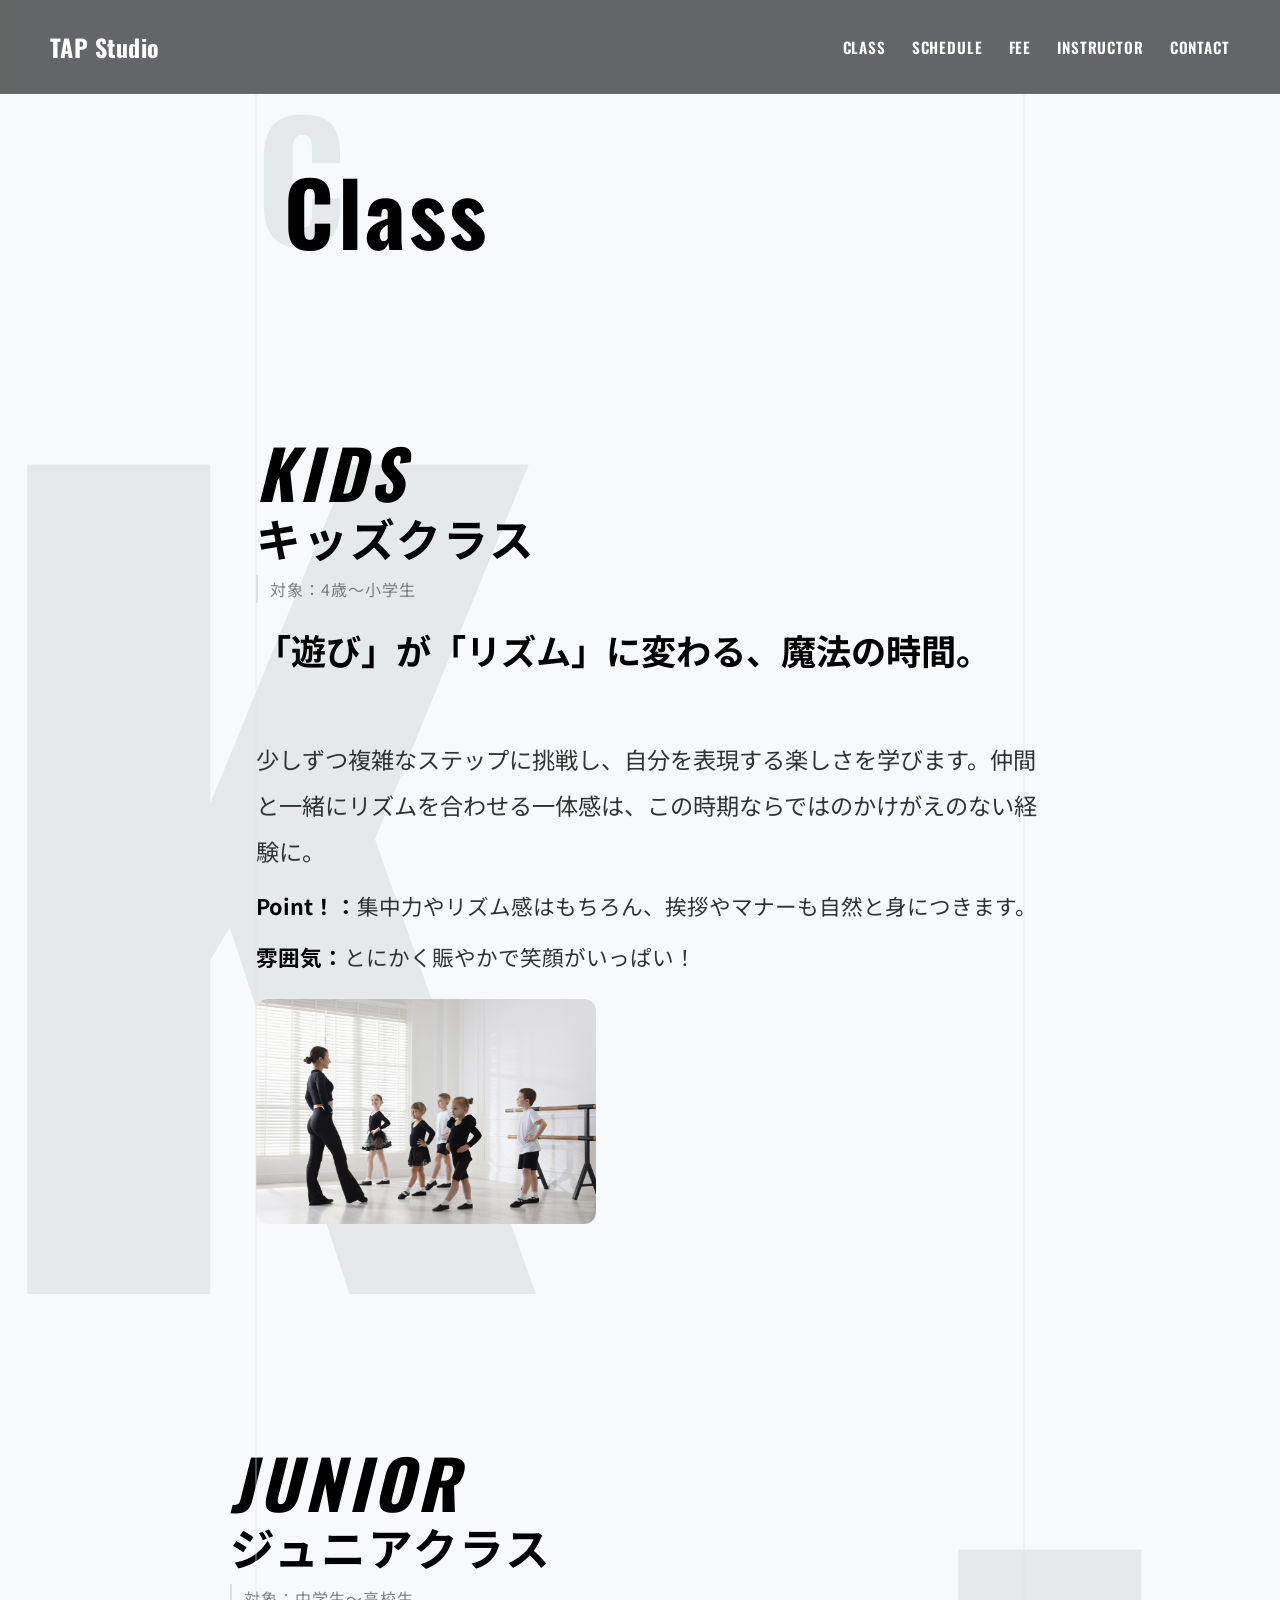
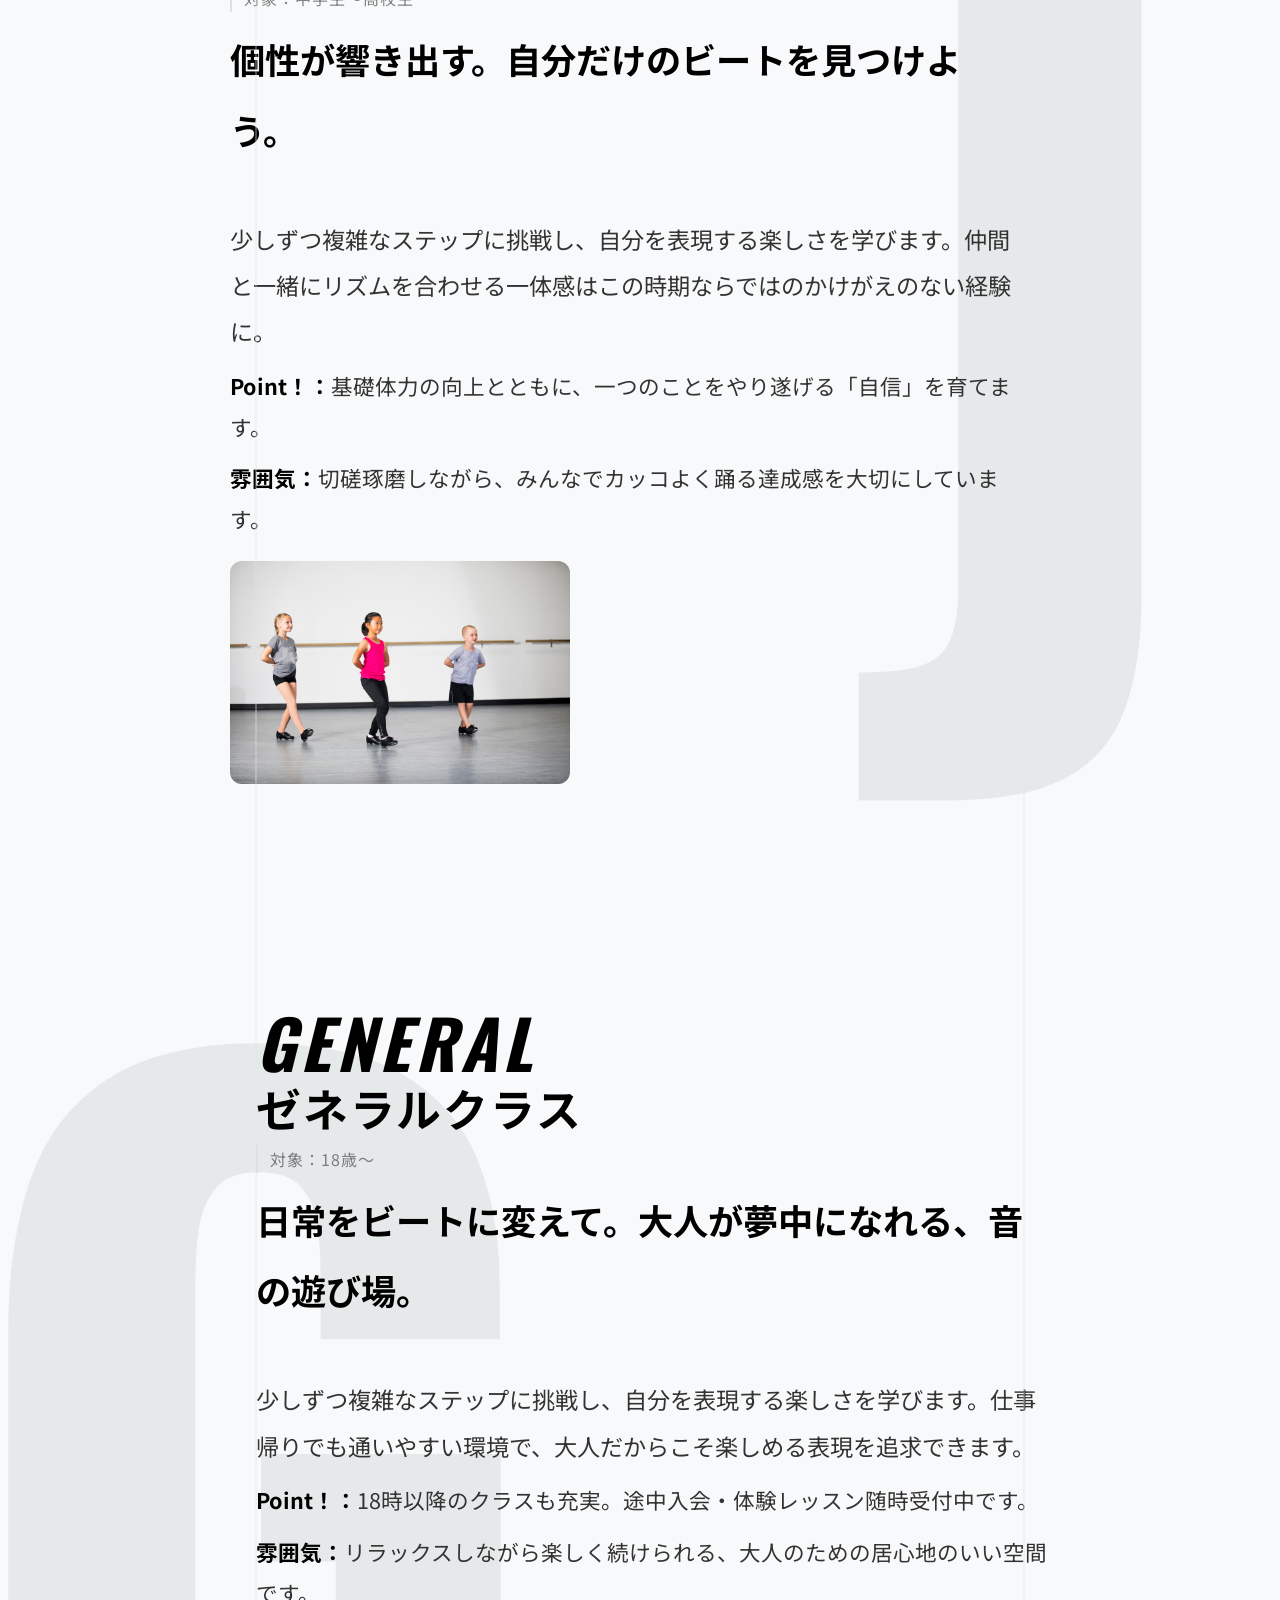
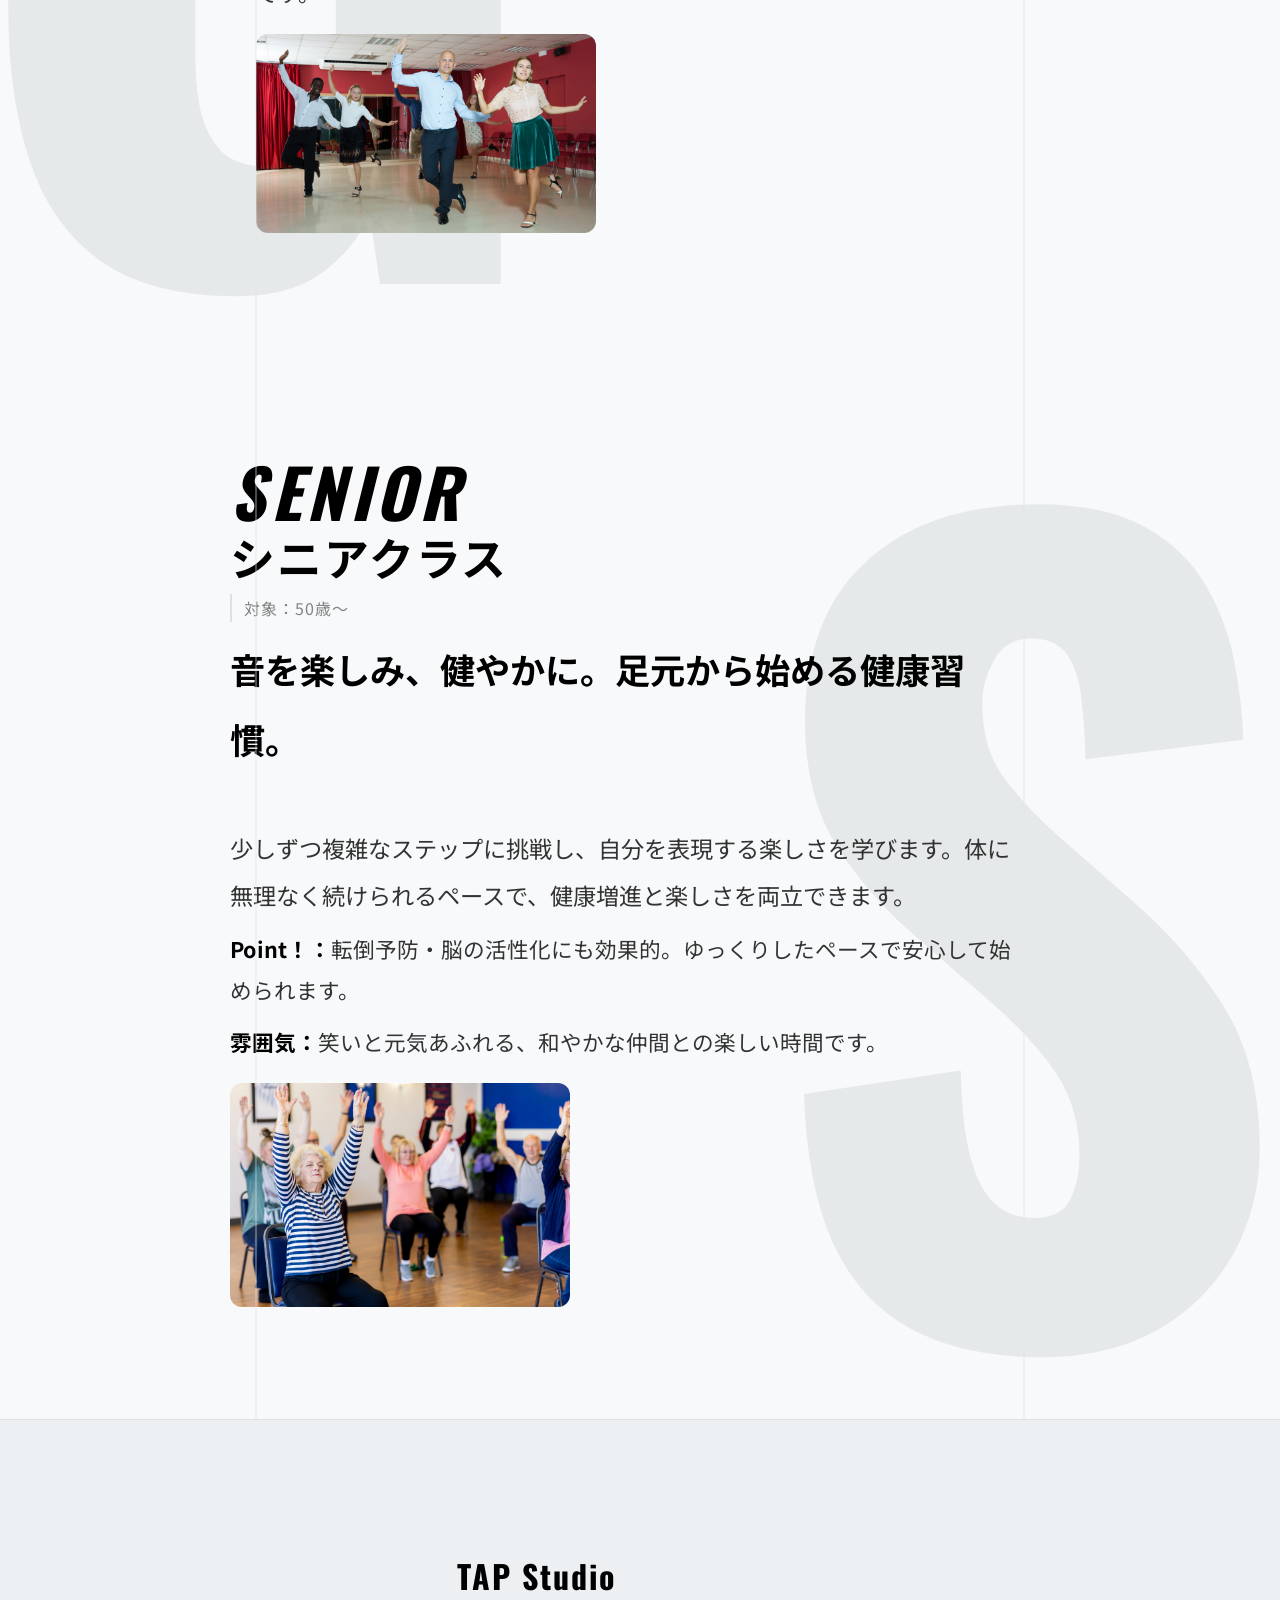
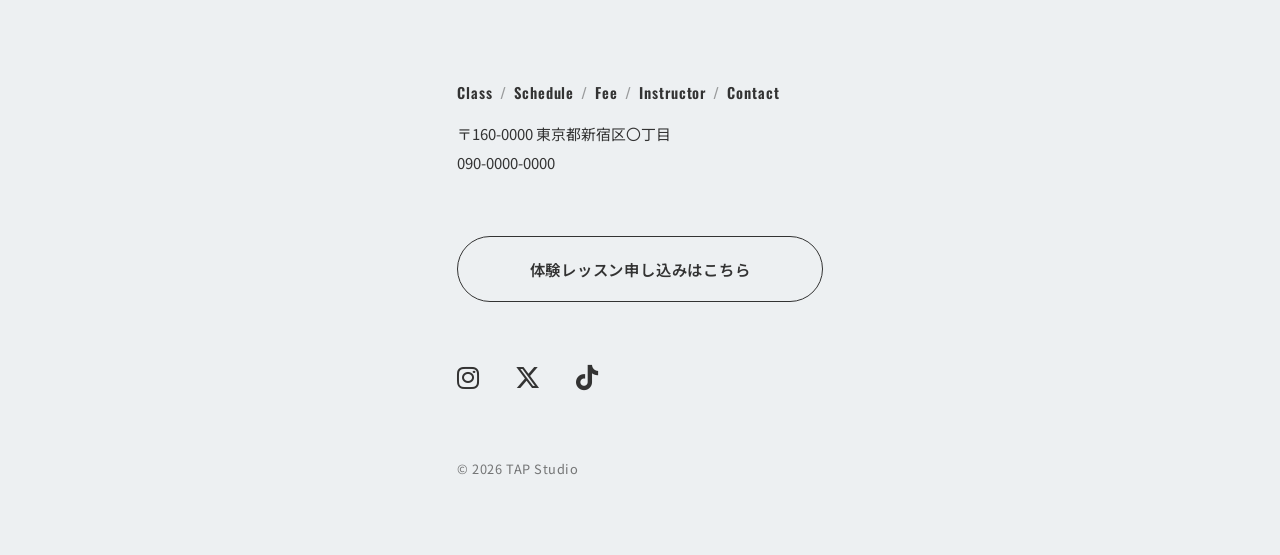
==== commit b7a560d3: "classページ修正" ====
--- a/class.html
+++ b/class.html
@@ -12,7 +12,7 @@
         <link rel="stylesheet" href="css/style.css">
     </head>
     <body>
-        <header class="site-header">
+        <header class="site-header site-header--solid">
             <div class="header-inner">
                 <a class="header-logo" href="index.html">TAP Studio</a>
                 <nav class="header-nav" aria-label="メインメニュー">
@@ -27,79 +27,84 @@
             </div>
         </header>
 
-        <section class="page-banner" aria-label="Classページ">
-            <div class="page-banner-ghost" aria-hidden="true">C</div>
-            <div class="page-banner-copy">
-                <p class="page-banner-label">クラス紹介</p>
-                <h1 class="page-banner-title">Class</h1>
-            </div>
-        </section>
-
         <div class="below-hero">
             <span class="below-hero-guide" aria-hidden="true"></span>
+            <span class="class-guide-right" aria-hidden="true"></span>
 
-            <main class="site-main site-main--class">
-                <span class="site-main-guide-right" aria-hidden="true"></span>
+            <main class="site-main">
 
+                <!-- Class タイトル -->
+                <section class="class-intro">
+                    <div class="class-intro-ghost" aria-hidden="true">C</div>
+                    <div class="class-intro-inner">
+                        <h1 class="class-page-title">Class</h1>
+                    </div>
+                </section>
+
+                <!-- KIDS -->
                 <section class="class-section class-section--lr" id="kids" aria-labelledby="kids-heading">
                     <div class="class-ghost class-ghost--left" aria-hidden="true">K</div>
-                    <div class="class-content class-content--lr">
-                        <div class="class-body">
-                            <p class="class-name-en">KIDS</p>
-                            <h2 id="kids-heading" class="class-name-ja">キッズクラス</h2>
-                            <p class="class-target">対象：4歳〜小学生</p>
-                            <p class="class-desc"><strong>「遊び」が「リズム」に変わる、魔法の時間。</strong>子どもたちの好奇心を音に乗せて、リズム感・集中力・表現力を育てます。楽しく体を動かしながら、発表会への出演機会も。笑顔と自信がどんどん育まれていきます。</p>
-                        </div>
+                    <div class="class-inner">
+                        <p class="class-name-en">KIDS</p>
+                        <h2 id="kids-heading" class="class-name-ja">キッズクラス</h2>
+                        <p class="class-target">対象：4歳〜小学生</p>
+                        <p class="class-desc"><strong>「遊び」が「リズム」に変わる、魔法の時間。</strong><br>少しずつ複雑なステップに挑戦し、自分を表現する楽しさを学びます。仲間と一緒にリズムを合わせる一体感は、この時期ならではのかけがえのない経験に。</p>
+                        <p class="class-extra-line"><strong>Point！：</strong>集中力やリズム感はもちろん、挨拶やマナーも自然と身につきます。</p>
+                        <p class="class-extra-line"><strong>雰囲気：</strong>とにかく賑やかで笑顔がいっぱい！</p>
                         <div class="class-img-wrap">
                             <img src="images/kids-class.png" alt="キッズクラスの様子">
                         </div>
                     </div>
                 </section>
 
+                <!-- JUNIOR -->
                 <section class="class-section class-section--rl" id="junior" aria-labelledby="junior-heading">
                     <div class="class-ghost class-ghost--right" aria-hidden="true">J</div>
-                    <div class="class-content class-content--rl">
-                        <div class="class-body">
-                            <p class="class-name-en">JUNIOR</p>
-                            <h2 id="junior-heading" class="class-name-ja">ジュニアクラス</h2>
-                            <p class="class-target">対象：中学生〜高校生</p>
-                            <p class="class-desc"><strong>個性が響き出す。自分だけのビートを見つけよう。</strong>音楽と体を使って自分を表現する楽しさを体感できるクラスです。テクニックを磨きながら、舞台での表現力も高めていきます。仲間とともに成長できる環境です。</p>
-                        </div>
+                    <div class="class-inner">
+                        <p class="class-name-en">JUNIOR</p>
+                        <h2 id="junior-heading" class="class-name-ja">ジュニアクラス</h2>
+                        <p class="class-target">対象：中学生〜高校生</p>
+                        <p class="class-desc"><strong>個性が響き出す。自分だけのビートを見つけよう。</strong><br>少しずつ複雑なステップに挑戦し、自分を表現する楽しさを学びます。仲間と一緒にリズムを合わせる一体感はこの時期ならではのかけがえのない経験に。</p>
+                        <p class="class-extra-line"><strong>Point！：</strong>基礎体力の向上とともに、一つのことをやり遂げる「自信」を育てます。</p>
+                        <p class="class-extra-line"><strong>雰囲気：</strong>切磋琢磨しながら、みんなでカッコよく踊る達成感を大切にしています。</p>
                         <div class="class-img-wrap">
                             <img src="images/junior-class.png" alt="ジュニアクラスの様子">
                         </div>
                     </div>
                 </section>
 
+                <!-- GENERAL -->
                 <section class="class-section class-section--lr" id="general" aria-labelledby="general-heading">
                     <div class="class-ghost class-ghost--left" aria-hidden="true">G</div>
-                    <div class="class-content class-content--lr">
-                        <div class="class-body">
-                            <p class="class-name-en">GENERAL</p>
-                            <h2 id="general-heading" class="class-name-ja">ゼネラルクラス</h2>
-                            <p class="class-target">対象：18歳〜</p>
-                            <p class="class-desc"><strong>日常をビートに変えて。大人が夢中になれる、音の遊び場。</strong>初心者から経験者まで幅広く参加できるクラスです。仕事帰りでも気軽に通える環境で、自分のペースで楽しく上達できます。</p>
-                        </div>
+                    <div class="class-inner">
+                        <p class="class-name-en">GENERAL</p>
+                        <h2 id="general-heading" class="class-name-ja">ゼネラルクラス</h2>
+                        <p class="class-target">対象：18歳〜</p>
+                        <p class="class-desc"><strong>日常をビートに変えて。大人が夢中になれる、音の遊び場。</strong><br>少しずつ複雑なステップに挑戦し、自分を表現する楽しさを学びます。仕事帰りでも通いやすい環境で、大人だからこそ楽しめる表現を追求できます。</p>
+                        <p class="class-extra-line"><strong>Point！：</strong>18時以降のクラスも充実。途中入会・体験レッスン随時受付中です。</p>
+                        <p class="class-extra-line"><strong>雰囲気：</strong>リラックスしながら楽しく続けられる、大人のための居心地のいい空間です。</p>
                         <div class="class-img-wrap">
                             <img src="images/general-class.png" alt="ゼネラルクラスの様子">
                         </div>
                     </div>
                 </section>
 
+                <!-- SENIOR -->
                 <section class="class-section class-section--rl" id="senior" aria-labelledby="senior-heading">
                     <div class="class-ghost class-ghost--right" aria-hidden="true">S</div>
-                    <div class="class-content class-content--rl">
-                        <div class="class-body">
-                            <p class="class-name-en">SENIOR</p>
-                            <h2 id="senior-heading" class="class-name-ja">シニアクラス</h2>
-                            <p class="class-target">対象：50歳〜</p>
-                            <p class="class-desc"><strong>音を楽しみ、健やかに。足元から始める健康習慣。</strong>タップダンスは全身運動で、足元からの刺激が脳と体を活性化します。無理なく楽しめるペースで、仲間と一緒に笑いながら体を動かしましょう。</p>
-                        </div>
+                    <div class="class-inner">
+                        <p class="class-name-en">SENIOR</p>
+                        <h2 id="senior-heading" class="class-name-ja">シニアクラス</h2>
+                        <p class="class-target">対象：50歳〜</p>
+                        <p class="class-desc"><strong>音を楽しみ、健やかに。足元から始める健康習慣。</strong><br>少しずつ複雑なステップに挑戦し、自分を表現する楽しさを学びます。体に無理なく続けられるペースで、健康増進と楽しさを両立できます。</p>
+                        <p class="class-extra-line"><strong>Point！：</strong>転倒予防・脳の活性化にも効果的。ゆっくりしたペースで安心して始められます。</p>
+                        <p class="class-extra-line"><strong>雰囲気：</strong>笑いと元気あふれる、和やかな仲間との楽しい時間です。</p>
                         <div class="class-img-wrap">
                             <img src="images/senior-class.png" alt="シニアクラスの様子">
                         </div>
                     </div>
                 </section>
+
             </main>
 
             <footer class="site-footer">
--- a/css/style.css
+++ b/css/style.css
@@ -9,7 +9,7 @@
     --footer-text: #333333;
     --line-guide: #e0e0e0;
     /* 薄グレー装飾: #8b9694 を透明度 ～10% */
-    --ghost-muted: rgba(139, 150, 148, 0.1);
+    --ghost-muted: rgba(139, 150, 148, 0.16);
     --ghost-soft: rgba(139, 150, 148, 0.06);
     --instagram-follow: #2a6a9a;
     --footer-cta-border: rgba(171, 213, 189, 0.45);
@@ -889,8 +889,13 @@
 /* ===== Site Header — Solid variant (non-hero pages) ===== */
 
 .site-header--solid {
-    position: relative;
-    background-color: #1f2427;
+    position: sticky;
+    top: 0;
+    z-index: 30;
+    background-color: rgba(10, 10, 10, 0.62);
+    -webkit-backdrop-filter: blur(16px) saturate(160%);
+    backdrop-filter: blur(16px) saturate(160%);
+    border-bottom: 1px solid rgba(255, 255, 255, 0.07);
 }
 
 /* ===== Page Banner (inner pages) ===== */
@@ -952,33 +957,44 @@
 
 /* ===== Class Page ===== */
 
-.site-main--class {
-    position: relative;
-}
-
-.site-main-guide-right {
-    display: none;
-}
-
-@media (min-width: 769px) {
-    .site-main-guide-right {
-        display: block;
-        position: absolute;
-        top: 0;
-        bottom: 0;
-        right: var(--guide-x-vw);
-        width: 1px;
-        background-color: var(--line-guide);
-        z-index: 0;
-        pointer-events: none;
-        transform: scaleX(0.67);
-        transform-origin: right top;
-    }
+.class-intro {
+    position: relative;
+    padding: clamp(2.5rem, 6vw, 4.5rem) clamp(1.75rem, 6vw, 4rem);
+    overflow: hidden;
+}
+
+.class-intro-ghost {
+    position: absolute;
+    font-family: var(--font-en);
+    font-weight: 700;
+    font-size: clamp(6rem, 14vw, 10rem);
+    color: var(--ghost-muted);
+    top: auto;
+    bottom: clamp(2.5rem, 6vw, 4.5rem);
+    transform: none;
+    left: clamp(0.5rem, 3vw, 1.5rem);
+    pointer-events: none;
+    z-index: 0;
+    line-height: 1;
+}
+
+.class-intro-inner {
+    position: relative;
+    z-index: 1;
+}
+
+.class-page-title {
+    font-family: var(--font-en);
+    font-weight: 700;
+    font-size: clamp(3rem, 7vw, 5.5rem);
+    color: var(--text-heading);
+    letter-spacing: 0.04em;
+    line-height: 1;
 }
 
 .class-section {
     position: relative;
-    padding: clamp(4rem, 9vw, 6.5rem) clamp(1.75rem, 6vw, 4rem);
+    padding: clamp(4rem, 10vw, 7rem) clamp(1.75rem, 6vw, 4rem);
     overflow: hidden;
 }
 
@@ -986,70 +1002,109 @@
     position: absolute;
     font-family: var(--font-en);
     font-weight: 700;
-    font-size: clamp(7rem, 20vw, 14rem);
+    font-size: clamp(28rem, 80vw, 75rem);
     line-height: 1;
     color: var(--ghost-muted);
     pointer-events: none;
     z-index: 0;
     top: 50%;
-    transform: translateY(-45%);
+    transform: translateY(-50%);
     white-space: nowrap;
 }
 
 .class-ghost--left {
-    left: clamp(0.5rem, 3vw, 1.5rem);
+    left: -1rem;
 }
 
 .class-ghost--right {
-    right: clamp(0.5rem, 3vw, 1.5rem);
+    right: -1rem;
     left: auto;
 }
 
-@media (min-width: 769px) {
-    .class-ghost--left {
-        left: var(--guide-x-vw);
-    }
-
-    .class-ghost--right {
-        right: var(--guide-x-vw);
-        left: auto;
-    }
-}
-
-.class-content {
+.class-inner {
     position: relative;
     z-index: 1;
-    display: flex;
-    align-items: center;
-    gap: clamp(2rem, 5vw, 4rem);
-}
-
-.class-content--lr {
-    flex-direction: row;
-}
-
-.class-content--rl {
-    flex-direction: row-reverse;
-}
-
-@media (min-width: 769px) {
-    .class-content--lr {
-        margin-left: calc(var(--guide-x-vw) - clamp(1.75rem, 6vw, 4rem) + var(--guide-gap));
-    }
-
-    .class-content--rl {
-        margin-right: calc(var(--guide-x-vw) - clamp(1.75rem, 6vw, 4rem) + var(--guide-gap));
-    }
-}
-
-.class-body {
-    flex: 1;
-    min-width: 0;
+    max-width: 600px;
+}
+
+.class-section--rl .class-inner {
+    margin-left: auto;
+}
+
+.class-name-en {
+    font-family: var(--font-en);
+    font-weight: 700;
+    font-style: italic;
+    font-size: clamp(2.8rem, 5.5vw, 4.2rem);
+    color: var(--text-heading);
+    letter-spacing: 0.08em;
+    text-transform: uppercase;
+    line-height: 1;
+    margin-bottom: 0.2rem;
+}
+
+.class-name-ja {
+    font-family: var(--font-jp);
+    font-weight: 700;
+    font-size: clamp(1.9rem, 3.8vw, 2.8rem);
+    color: var(--text-heading);
+    letter-spacing: 0.04em;
+    margin-bottom: 0.5rem;
+    line-height: 1.3;
+}
+
+.class-target {
+    display: inline-block;
+    font-family: var(--font-jp);
+    font-size: 1rem;
+    color: rgba(51, 51, 51, 0.6);
+    letter-spacing: 0.06em;
+    margin-bottom: 0.75rem;
+    padding-left: 0.75rem;
+    border-left: 2px solid var(--line-guide);
+}
+
+.class-section--rl .class-target {
+    border-left: 2px solid var(--line-guide);
+    padding-left: 0.75rem;
+    display: inline-block;
+}
+
+.class-desc {
+    font-family: var(--font-jp);
+    font-size: clamp(1.1rem, 2.5vw, 1.45rem);
+    color: var(--text-body);
+    line-height: 2;
+}
+
+.class-desc strong {
+    display: block;
+    font-weight: 700;
+    font-size: clamp(1.5rem, 3.2vw, 2.2rem);
+    color: var(--text-heading);
+    margin-bottom: 0.25rem;
+}
+
+.class-extra-line {
+    font-family: var(--font-jp);
+    font-size: clamp(1.05rem, 2.3vw, 1.35rem);
+    color: var(--text-body);
+    line-height: 1.9;
+    margin-top: clamp(0.4rem, 0.8vw, 0.65rem);
+}
+
+.class-extra-line strong {
+    font-weight: 700;
+    color: var(--text-heading);
 }
 
 .class-img-wrap {
-    flex: 0 0 clamp(180px, 36vw, 420px);
-    max-width: clamp(180px, 36vw, 420px);
+    margin-top: clamp(0.85rem, 2vw, 1.35rem);
+    max-width: 340px;
+}
+
+.class-section--rl .class-img-wrap {
+    margin-left: 0;
 }
 
 .class-img-wrap img {
@@ -1060,90 +1115,52 @@
     object-fit: cover;
 }
 
-.class-name-en {
-    font-family: var(--font-en);
-    font-weight: 700;
-    font-style: italic;
-    font-size: clamp(2rem, 4.5vw, 3rem);
-    color: var(--text-heading);
-    letter-spacing: 0.08em;
-    text-transform: uppercase;
-    line-height: 1;
-    margin-bottom: 0.3rem;
-}
-
-.class-name-ja {
-    font-family: var(--font-jp);
-    font-weight: 700;
-    font-size: clamp(1.2rem, 2.3vw, 1.55rem);
-    color: var(--text-heading);
-    letter-spacing: 0.04em;
-    margin-bottom: 0.75rem;
-    line-height: 1.4;
-}
-
-.class-target {
-    display: inline-block;
-    font-family: var(--font-jp);
-    font-size: 0.88rem;
-    color: rgba(51, 51, 51, 0.6);
-    letter-spacing: 0.06em;
-    margin-bottom: 1.25rem;
-    padding-left: 0.75rem;
-    border-left: 2px solid var(--line-guide);
-}
-
-.class-desc {
-    font-family: var(--font-jp);
-    font-size: clamp(0.9rem, 1.75vw, 1rem);
-    color: var(--text-body);
-    line-height: 2;
-}
-
-.class-desc strong {
-    font-weight: 700;
-    color: var(--text-heading);
-}
-
-.class-section--rl .class-body {
-    text-align: right;
-}
-
-.class-section--rl .class-target {
-    border-left: none;
-    border-right: 2px solid var(--line-guide);
-    padding-left: 0;
-    padding-right: 0.75rem;
-    margin-left: auto;
-    display: block;
-    text-align: right;
-}
-
-@media (max-width: 768px) {
-    .class-content--lr,
-    .class-content--rl {
-        flex-direction: column;
-    }
-
-    .class-img-wrap {
-        flex: none;
-        width: 100%;
-        max-width: 440px;
-        margin: 0 auto;
-    }
-
-    .class-section--rl .class-body {
-        text-align: left;
-    }
-
-    .class-section--rl .class-target {
-        border-left: 2px solid var(--line-guide);
-        border-right: none;
-        padding-left: 0.75rem;
-        padding-right: 0;
-        margin-left: 0;
-        display: inline-block;
-        text-align: left;
+.class-guide-right {
+    display: none;
+}
+
+@media (min-width: 769px) {
+    .class-guide-right {
+        display: block;
+        position: absolute;
+        top: 0;
+        bottom: 0;
+        width: 1px;
+        background-color: var(--line-guide);
+        z-index: 4;
+        right: var(--guide-x-vw);
+        transform: translateX(50%) scaleX(0.67);
+        transform-origin: center top;
+    }
+
+    .class-intro-ghost {
+        left: var(--guide-x-vw);
+    }
+
+    .class-intro-inner {
+        margin-left: calc(var(--guide-x-vw) + var(--guide-gap) - clamp(1.75rem, 6vw, 4rem));
+    }
+
+    .class-ghost--left {
+        left: var(--guide-x-vw);
+        transform: translateX(-50%) translateY(-50%);
+    }
+
+    .class-ghost--right {
+        right: var(--guide-x-vw);
+        left: auto;
+        transform: translateX(50%) translateY(-50%);
+    }
+
+    .class-section--lr .class-inner {
+        max-width: clamp(420px, 62vw, 840px);
+        margin-left: calc(var(--guide-x-vw) - clamp(1.75rem, 6vw, 4rem));
+    }
+
+    .class-section--rl .class-inner {
+        max-width: clamp(420px, 62vw, 840px);
+        margin-right: calc(var(--guide-x-vw) - clamp(1.75rem, 6vw, 4rem));
+        margin-left: auto;
     }
 }
 
@@ -1650,6 +1667,7 @@
 
 .site-footer {
     position: relative;
+    z-index: 5;
     background-color: var(--footer-bg);
     color: var(--footer-text);
     border-top: 1px solid var(--line-guide);
@@ -1791,15 +1809,15 @@
 @media (min-width: 769px) {
     .footer-inner {
         align-items: flex-start;
+        width: fit-content;
     }
 
     .footer-logo {
-        width: 100%;
-        margin-bottom: clamp(1.85rem, 3.5vw, 2.65rem);
+        margin-bottom: clamp(3.25rem, 6.5vw, 4.75rem);
     }
 
     .footer-aligned {
-        margin-left: min(calc(var(--guide-x-pct) + var(--guide-gap)), 17.25rem);
+        margin-left: 0;
         text-align: left;
         display: flex;
         flex-direction: column;
@@ -1812,6 +1830,13 @@
 
     .footer-social {
         justify-content: flex-start;
+        margin-left: -0.375rem;
+    }
+
+    .footer-social-link {
+        width: auto;
+        height: auto;
+        padding: 0.375rem;
     }
 }
 
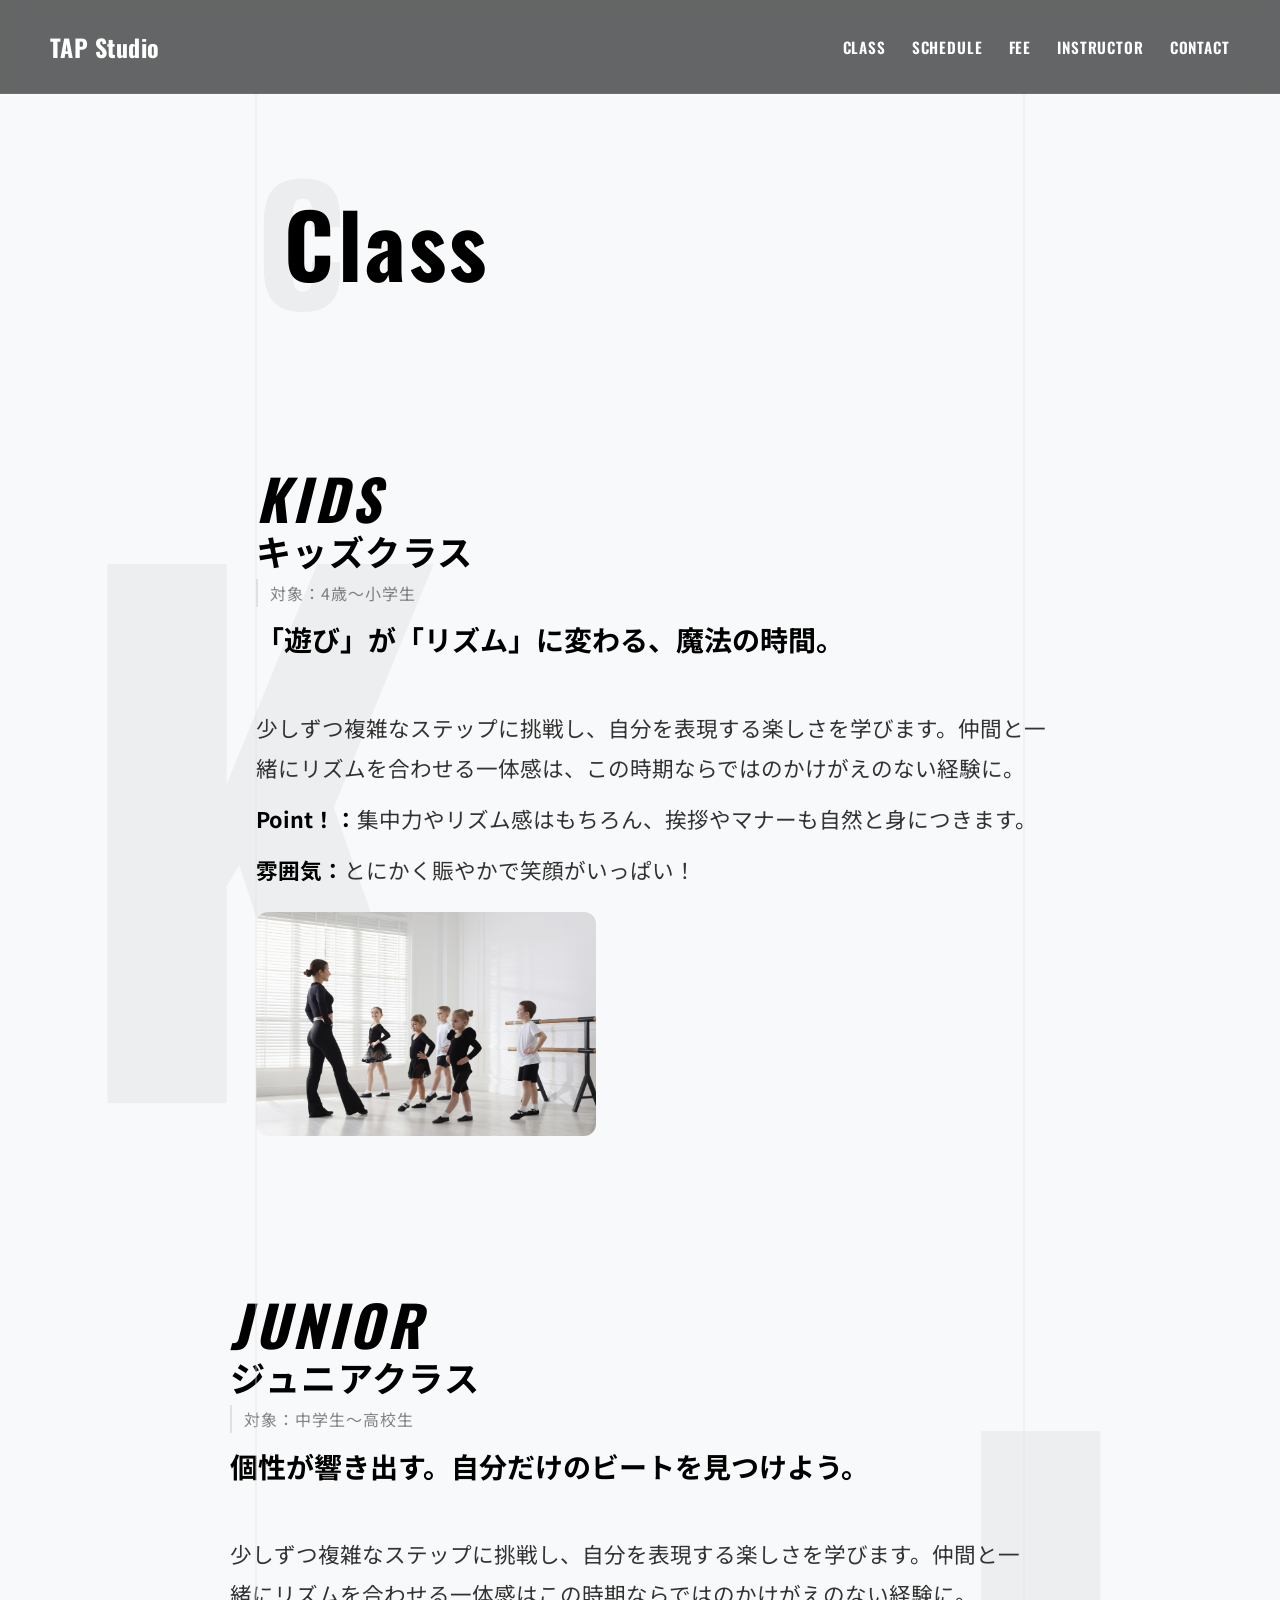
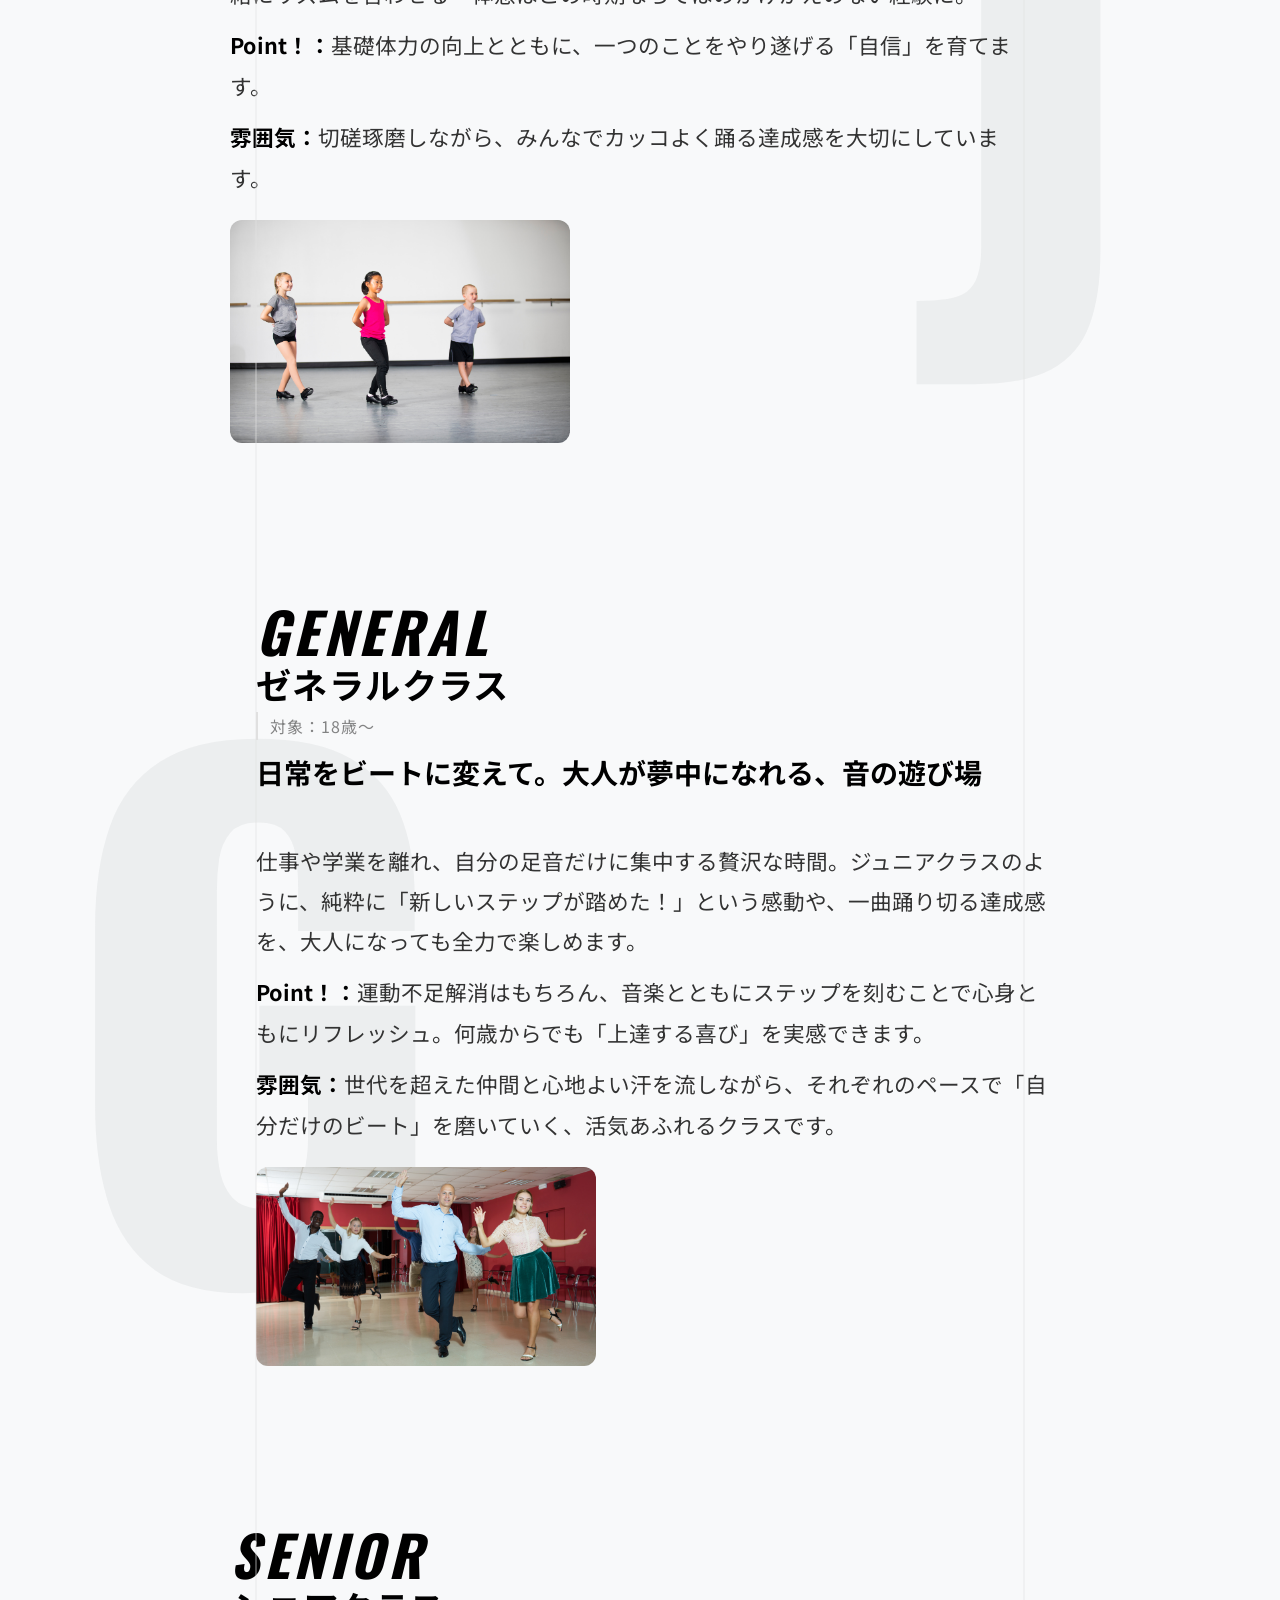
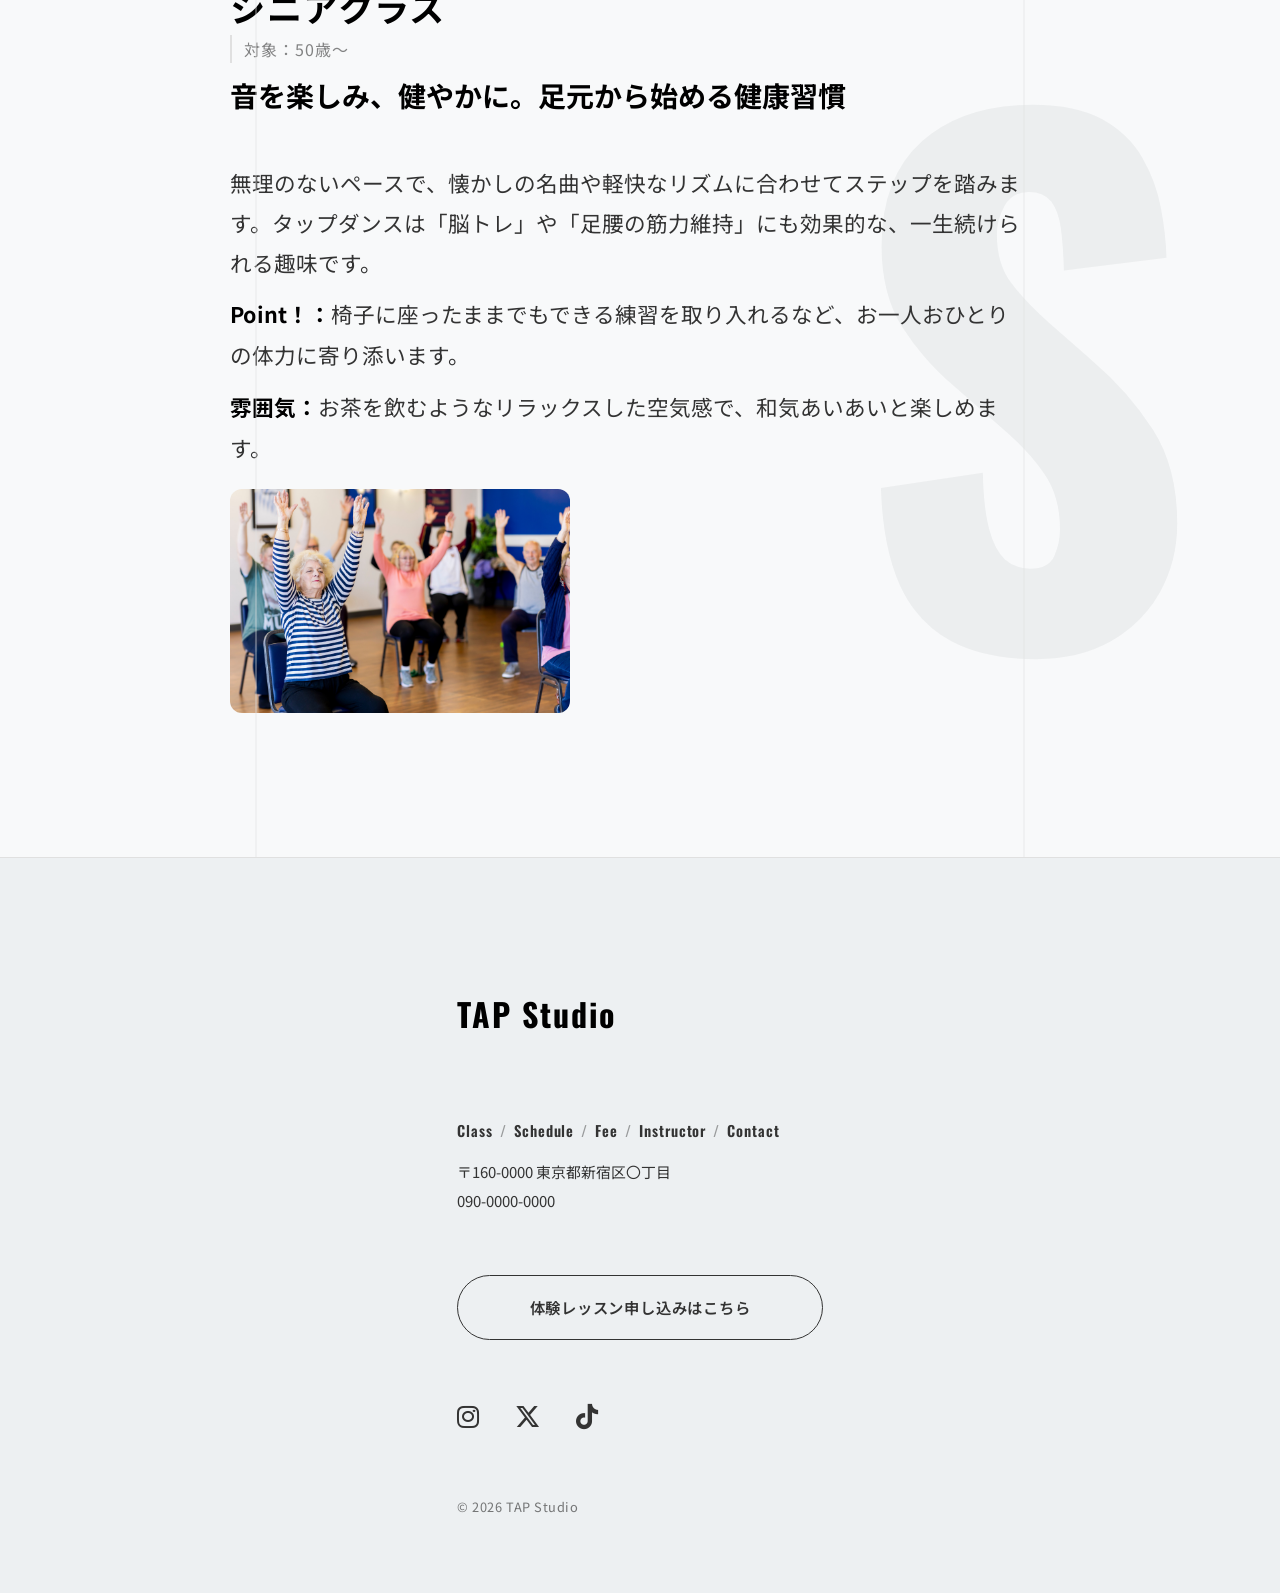
==== commit 9d5940e6: "class、schedule修正" ====
--- a/class.html
+++ b/class.html
@@ -80,9 +80,9 @@
                         <p class="class-name-en">GENERAL</p>
                         <h2 id="general-heading" class="class-name-ja">ゼネラルクラス</h2>
                         <p class="class-target">対象：18歳〜</p>
-                        <p class="class-desc"><strong>日常をビートに変えて。大人が夢中になれる、音の遊び場。</strong><br>少しずつ複雑なステップに挑戦し、自分を表現する楽しさを学びます。仕事帰りでも通いやすい環境で、大人だからこそ楽しめる表現を追求できます。</p>
-                        <p class="class-extra-line"><strong>Point！：</strong>18時以降のクラスも充実。途中入会・体験レッスン随時受付中です。</p>
-                        <p class="class-extra-line"><strong>雰囲気：</strong>リラックスしながら楽しく続けられる、大人のための居心地のいい空間です。</p>
+                        <p class="class-desc"><strong>日常をビートに変えて。大人が夢中になれる、音の遊び場</strong><br>仕事や学業を離れ、自分の足音だけに集中する贅沢な時間。ジュニアクラスのように、純粋に「新しいステップが踏めた！」という感動や、一曲踊り切る達成感を、大人になっても全力で楽しめます。</p>
+                        <p class="class-extra-line"><strong>Point！：</strong>運動不足解消はもちろん、音楽とともにステップを刻むことで心身ともにリフレッシュ。何歳からでも「上達する喜び」を実感できます。</p>
+                        <p class="class-extra-line"><strong>雰囲気：</strong>世代を超えた仲間と心地よい汗を流しながら、それぞれのペースで「自分だけのビート」を磨いていく、活気あふれるクラスです。</p>
                         <div class="class-img-wrap">
                             <img src="images/general-class.png" alt="ゼネラルクラスの様子">
                         </div>
@@ -96,9 +96,9 @@
                         <p class="class-name-en">SENIOR</p>
                         <h2 id="senior-heading" class="class-name-ja">シニアクラス</h2>
                         <p class="class-target">対象：50歳〜</p>
-                        <p class="class-desc"><strong>音を楽しみ、健やかに。足元から始める健康習慣。</strong><br>少しずつ複雑なステップに挑戦し、自分を表現する楽しさを学びます。体に無理なく続けられるペースで、健康増進と楽しさを両立できます。</p>
-                        <p class="class-extra-line"><strong>Point！：</strong>転倒予防・脳の活性化にも効果的。ゆっくりしたペースで安心して始められます。</p>
-                        <p class="class-extra-line"><strong>雰囲気：</strong>笑いと元気あふれる、和やかな仲間との楽しい時間です。</p>
+                        <p class="class-desc"><strong>音を楽しみ、健やかに。足元から始める健康習慣</strong><br>無理のないペースで、懐かしの名曲や軽快なリズムに合わせてステップを踏みます。タップダンスは「脳トレ」や「足腰の筋力維持」にも効果的な、一生続けられる趣味です。</p>
+                        <p class="class-extra-line"><strong>Point！：</strong>椅子に座ったままでもできる練習を取り入れるなど、お一人おひとりの体力に寄り添います。</p>
+                        <p class="class-extra-line"><strong>雰囲気：</strong>お茶を飲むようなリラックスした空気感で、和気あいあいと楽しめます。</p>
                         <div class="class-img-wrap">
                             <img src="images/senior-class.png" alt="シニアクラスの様子">
                         </div>
--- a/css/style.css
+++ b/css/style.css
@@ -9,7 +9,7 @@
     --footer-text: #333333;
     --line-guide: #e0e0e0;
     /* 薄グレー装飾: #8b9694 を透明度 ～10% */
-    --ghost-muted: rgba(139, 150, 148, 0.16);
+    --ghost-muted: rgba(139, 150, 148, 0.11);
     --ghost-soft: rgba(139, 150, 148, 0.06);
     --instagram-follow: #2a6a9a;
     --footer-cta-border: rgba(171, 213, 189, 0.45);
@@ -959,7 +959,7 @@
 
 .class-intro {
     position: relative;
-    padding: clamp(2.5rem, 6vw, 4.5rem) clamp(1.75rem, 6vw, 4rem);
+    padding: clamp(4rem, 9vw, 6.5rem) clamp(1.75rem, 6vw, 4rem);
     overflow: hidden;
 }
 
@@ -994,7 +994,7 @@
 
 .class-section {
     position: relative;
-    padding: clamp(4rem, 10vw, 7rem) clamp(1.75rem, 6vw, 4rem);
+    padding: clamp(3rem, 7vw, 5rem) clamp(1.75rem, 6vw, 4rem);
     overflow: hidden;
 }
 
@@ -1002,7 +1002,7 @@
     position: absolute;
     font-family: var(--font-en);
     font-weight: 700;
-    font-size: clamp(28rem, 80vw, 75rem);
+    font-size: clamp(22rem, 52vw, 42rem);
     line-height: 1;
     color: var(--ghost-muted);
     pointer-events: none;
@@ -1035,21 +1035,21 @@
     font-family: var(--font-en);
     font-weight: 700;
     font-style: italic;
-    font-size: clamp(2.8rem, 5.5vw, 4.2rem);
+    font-size: clamp(2.2rem, 4.5vw, 3.5rem);
     color: var(--text-heading);
     letter-spacing: 0.08em;
     text-transform: uppercase;
     line-height: 1;
-    margin-bottom: 0.2rem;
+    margin-bottom: 0.1rem;
 }
 
 .class-name-ja {
     font-family: var(--font-jp);
     font-weight: 700;
-    font-size: clamp(1.9rem, 3.8vw, 2.8rem);
+    font-size: clamp(1.5rem, 3vw, 2.2rem);
     color: var(--text-heading);
     letter-spacing: 0.04em;
-    margin-bottom: 0.5rem;
+    margin-bottom: 0.35rem;
     line-height: 1.3;
 }
 
@@ -1059,7 +1059,7 @@
     font-size: 1rem;
     color: rgba(51, 51, 51, 0.6);
     letter-spacing: 0.06em;
-    margin-bottom: 0.75rem;
+    margin-bottom: 0.45rem;
     padding-left: 0.75rem;
     border-left: 2px solid var(--line-guide);
 }
@@ -1072,17 +1072,17 @@
 
 .class-desc {
     font-family: var(--font-jp);
-    font-size: clamp(1.1rem, 2.5vw, 1.45rem);
+    font-size: clamp(1.05rem, 2.2vw, 1.35rem);
     color: var(--text-body);
-    line-height: 2;
+    line-height: 1.85;
 }
 
 .class-desc strong {
     display: block;
     font-weight: 700;
-    font-size: clamp(1.5rem, 3.2vw, 2.2rem);
-    color: var(--text-heading);
-    margin-bottom: 0.25rem;
+    font-size: clamp(1.2rem, 2.5vw, 1.75rem);
+    color: var(--text-heading);
+    margin-bottom: 0.1rem;
 }
 
 .class-extra-line {
@@ -1113,6 +1113,10 @@
     height: auto;
     border-radius: 12px;
     object-fit: cover;
+}
+
+.site-main .class-section:last-child {
+    padding-bottom: clamp(6rem, 12vw, 9rem);
 }
 
 .class-guide-right {
@@ -1168,7 +1172,7 @@
 
 .schedule-intro {
     position: relative;
-    padding: clamp(2.5rem, 6vw, 4.5rem) clamp(1.75rem, 6vw, 4rem);
+    padding: clamp(4.5rem, 10vw, 7rem) clamp(1.75rem, 6vw, 4rem) clamp(2.5rem, 6vw, 4.5rem);
     overflow: hidden;
 }
 
@@ -1181,8 +1185,9 @@
     color: var(--ghost-muted);
     pointer-events: none;
     z-index: 0;
-    top: 50%;
-    transform: translateY(-50%);
+    top: auto;
+    bottom: clamp(2.5rem, 6vw, 4.5rem);
+    transform: none;
     left: clamp(0.5rem, 3vw, 1.5rem);
 }
 
@@ -1228,7 +1233,7 @@
 
 /* Schedule grid */
 .schedule-section {
-    padding: clamp(1rem, 3vw, 2rem) clamp(1.75rem, 6vw, 4rem) clamp(6rem, 14vw, 10rem);
+    padding: clamp(4rem, 8vw, 6rem) clamp(1.75rem, 6vw, 4rem) clamp(6rem, 14vw, 10rem);
 }
 
 .schedule-table-wrap {
@@ -1238,9 +1243,9 @@
 
 .schedule-table {
     display: grid;
-    grid-template-columns: clamp(3rem, 6.5vw, 5rem) repeat(6, 1fr);
-    min-width: 520px;
-    width: 100%;
+    grid-template-columns: clamp(3rem, 6.5vw, 5rem) repeat(6, clamp(90px, 10vw, 120px));
+    width: fit-content;
+    margin: 0 auto;
 }
 
 /* Corner cell */
@@ -1269,13 +1274,13 @@
     position: absolute;
     font-family: var(--font-en);
     font-weight: 700;
-    font-size: clamp(1.85rem, 3.5vw, 2.75rem);
+    font-size: clamp(2.8rem, 5vw, 4rem);
     color: var(--ghost-muted);
     letter-spacing: 0.02em;
     white-space: nowrap;
     left: 0;
-    top: 50%;
-    transform: translateY(-50%);
+    top: 0;
+    transform: none;
     pointer-events: none;
     z-index: 0;
 }
@@ -1296,10 +1301,10 @@
 .sg-cell b {
     display: block;
     font-family: var(--font-en);
-    font-weight: 700;
-    font-size: clamp(0.8rem, 1.55vw, 0.98rem);
-    color: var(--text-heading);
-    letter-spacing: 0.04em;
+    font-weight: 400;
+    font-size: clamp(1rem, 2vw, 1.25rem);
+    color: var(--text-heading);
+    letter-spacing: 0.08em;
     line-height: 1.2;
 }
 
@@ -1308,9 +1313,9 @@
     font-family: var(--font-jp);
     font-style: normal;
     font-weight: 400;
-    font-size: clamp(0.68rem, 1.25vw, 0.8rem);
+    font-size: clamp(0.85rem, 1.6vw, 1rem);
     color: var(--text-body);
-    letter-spacing: 0.02em;
+    letter-spacing: 0.06em;
 }
 
 .sg-cell--empty {
